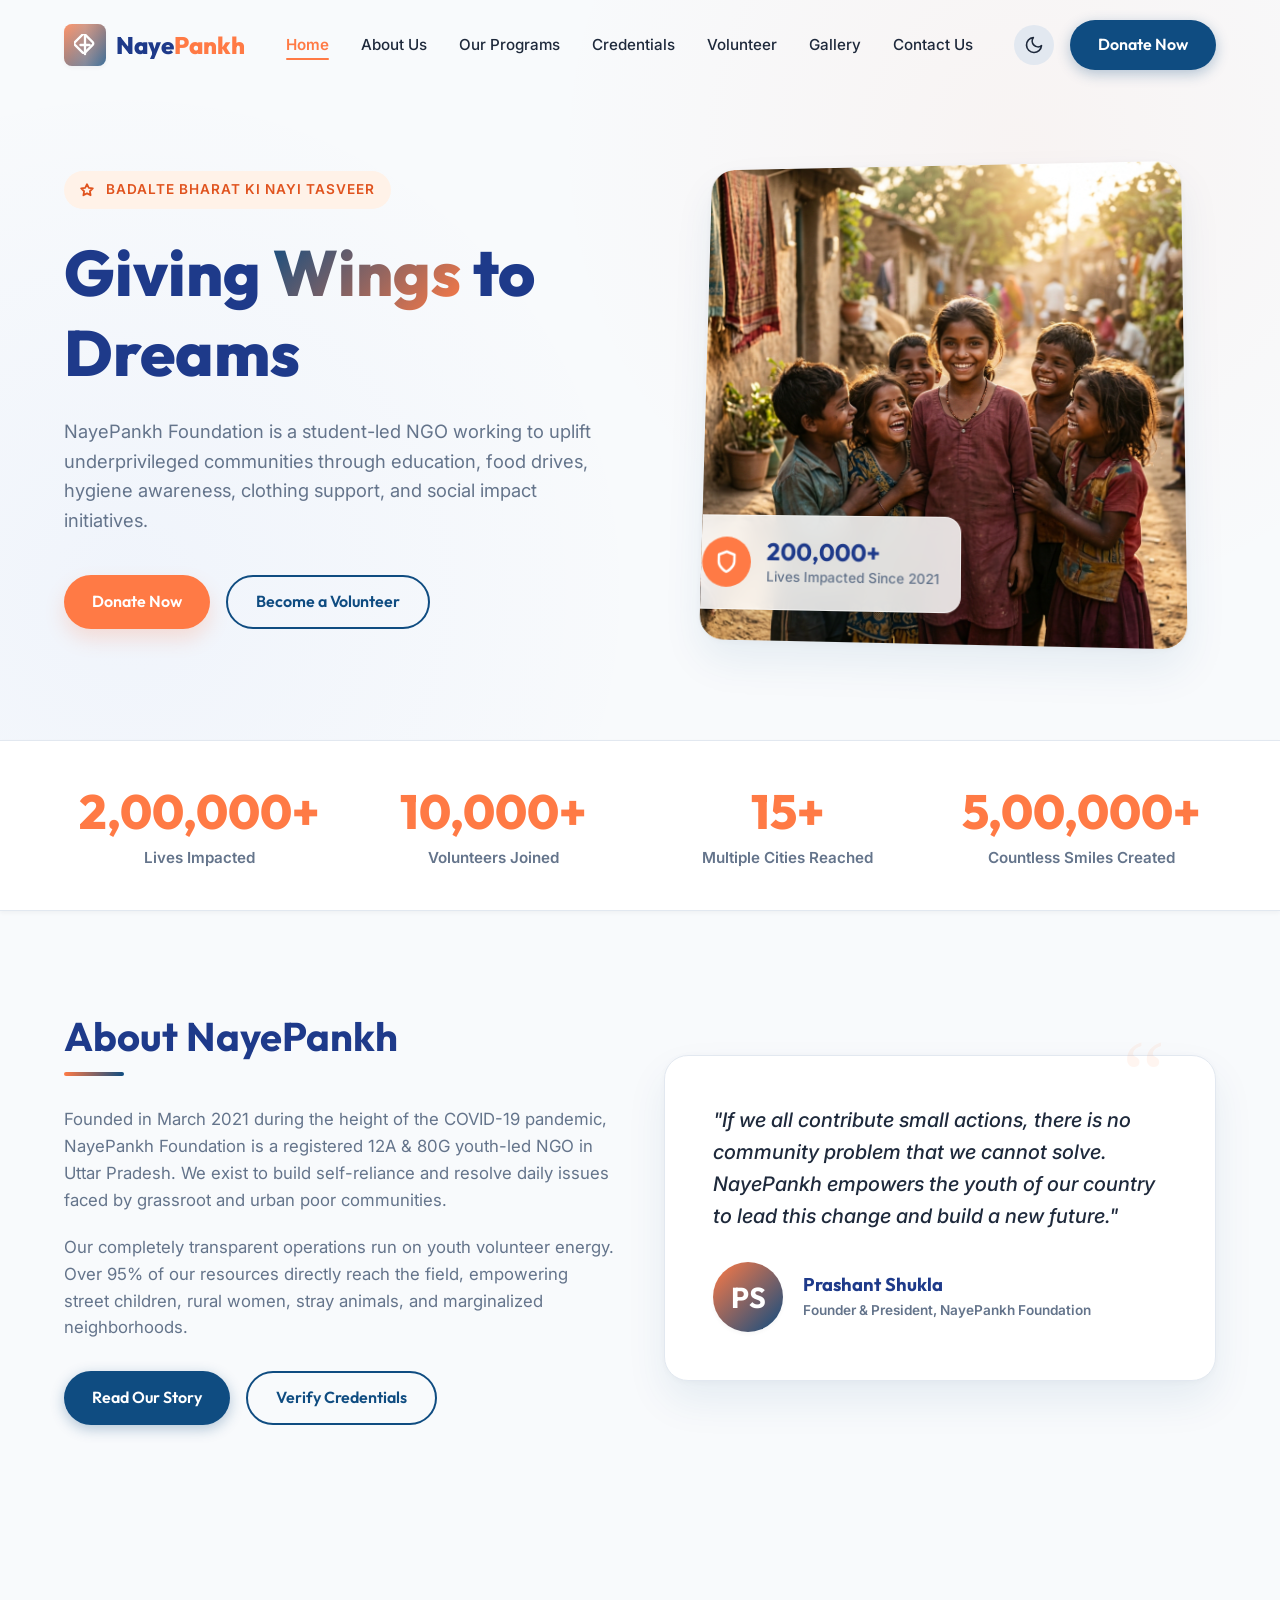
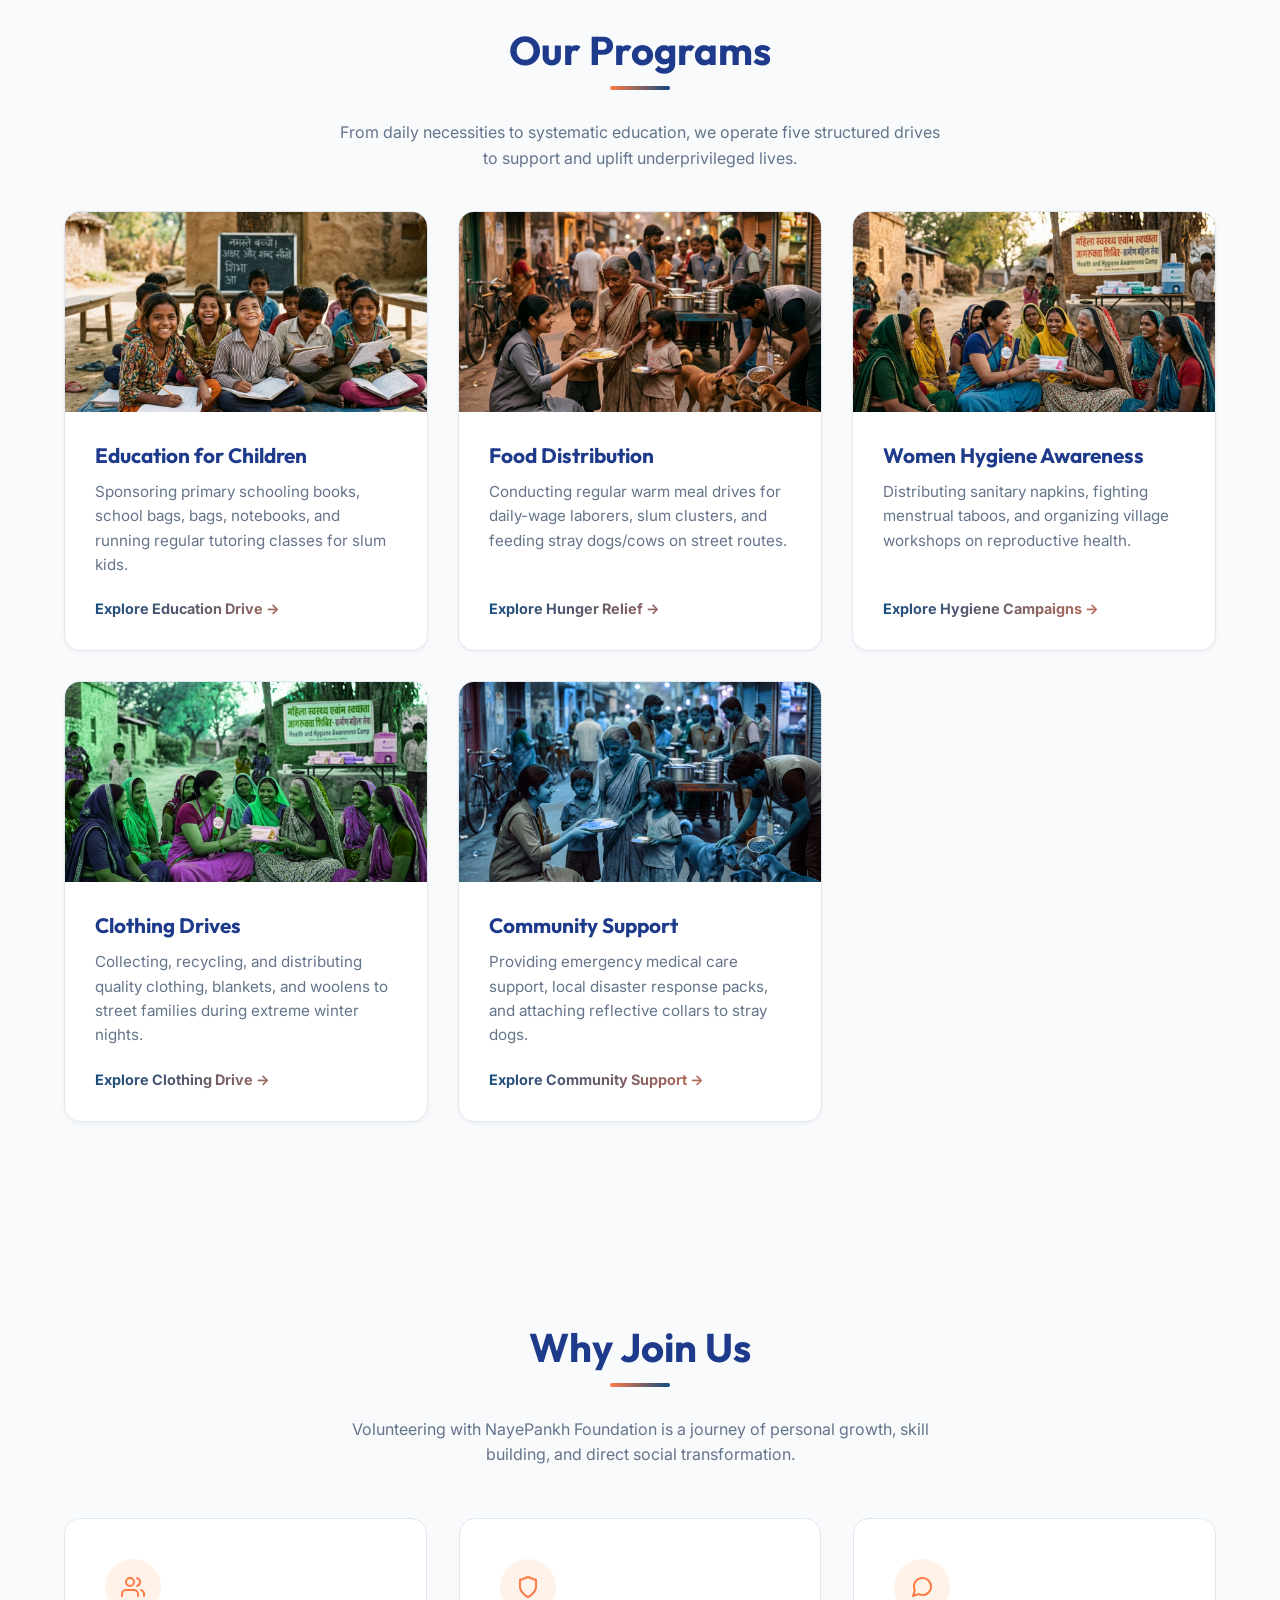
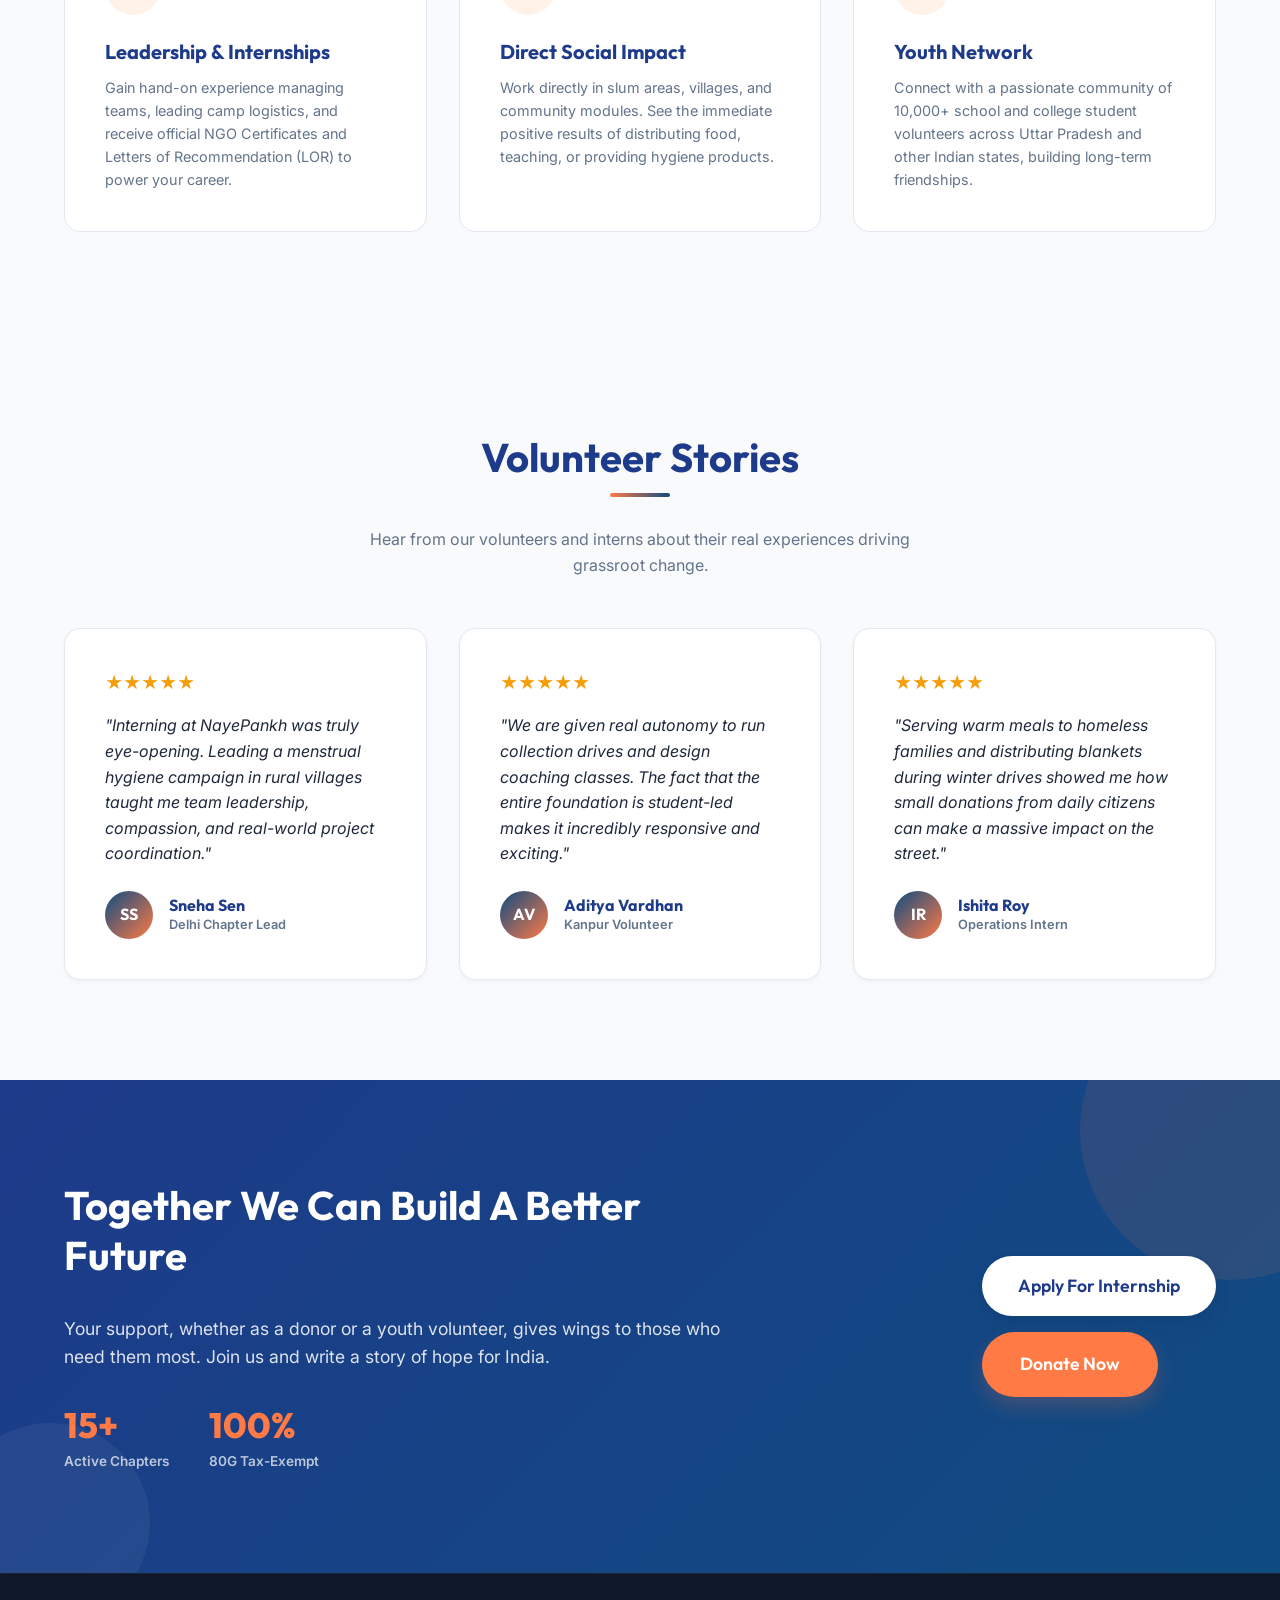
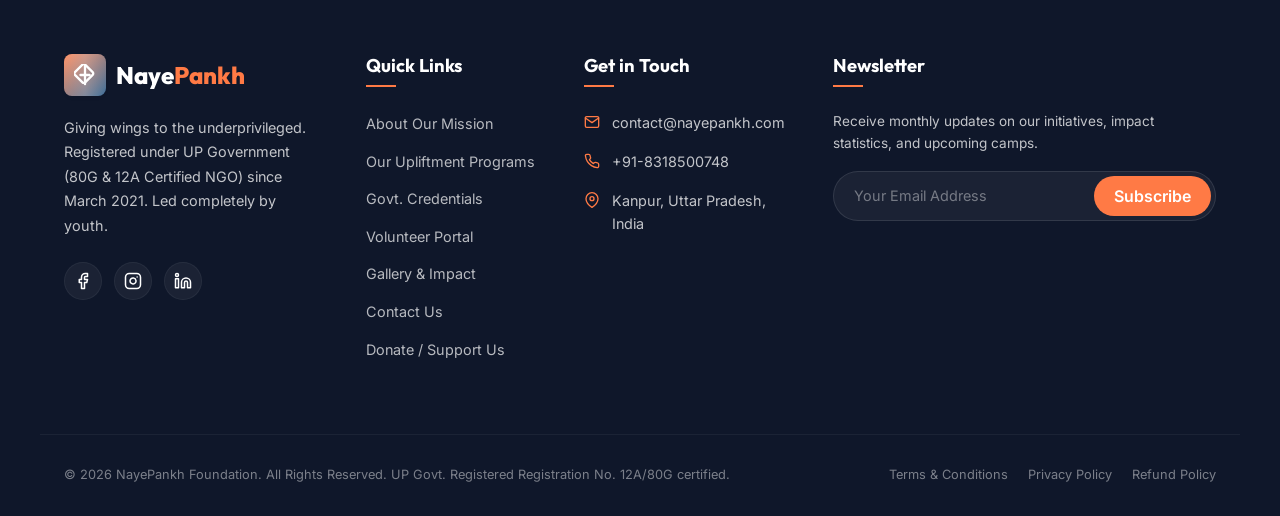
==== index.html @ 816a8b4f "first commit" ====
<!DOCTYPE html>
<html lang="en">
<head>
  <meta charset="UTF-8">
  <meta name="viewport" content="width=device-width, initial-scale=1.0">
  <meta name="description" content="NayePankh Foundation is a UP Government registered NGO and one of the largest student-led organizations in India. Sponsoring child education, food distribution, women's menstrual hygiene, and clothing drives.">
  <title>NayePankh Foundation | UP Govt. Registered Youth NGO</title>
  <link rel="stylesheet" href="css/style.css">
</head>
<body>

  <!-- ==========================================
       HEADER & NAVIGATION
       ========================================== -->
  <header class="navbar-wrapper">
    <div class="container navbar">
      <a href="index.html" class="logo" id="main-logo">
        <div class="logo-icon">
          <svg xmlns="http://www.w3.org/2000/svg" width="22" height="22" viewBox="0 0 24 24" fill="none" stroke="currentColor" stroke-width="2.5" stroke-linecap="round" stroke-linejoin="round">
            <path d="M20.37 8.91l-8.17-8.17a2.12 2.12 0 0 0-3 0l-8.17 8.17a2.12 2.12 0 0 0 0 3l8.17 8.17a2.12 2.12 0 0 0 3 0l8.17-8.17a2.12 2.12 0 0 0 0-3z"></path>
            <path d="M12 2v20"></path>
            <path d="M17 12H7"></path>
          </svg>
        </div>
        <div class="logo-text">Naye<span>Pankh</span></div>
      </a>

      <nav>
        <ul class="nav-menu">
          <li><a href="index.html" class="nav-link active" id="nav-home">Home</a></li>
          <li><a href="about.html" class="nav-link" id="nav-about">About Us</a></li>
          <li><a href="programs.html" class="nav-link" id="nav-programs">Our Programs</a></li>
          <li><a href="certificates.html" class="nav-link" id="nav-certificates">Credentials</a></li>
          <li><a href="volunteer.html" class="nav-link" id="nav-volunteer">Volunteer</a></li>
          <li><a href="gallery.html" class="nav-link" id="nav-gallery">Gallery</a></li>
          <li><a href="contact.html" class="nav-link" id="nav-contact">Contact Us</a></li>
        </ul>
      </nav>

      <div class="nav-actions">
        <button id="theme-toggle" class="theme-toggle" aria-label="Toggle Dark/Light Mode">
          <!-- SVG icon loaded by JS -->
        </button>
        <a href="donate.html" class="btn btn-primary" id="btn-donate-nav">Donate Now</a>
        <div class="hamburger" aria-label="Open Mobile Menu" id="hamburger-menu">
          <span></span>
          <span></span>
          <span></span>
        </div>
      </div>
    </div>
  </header>

  <!-- ==========================================
       HERO BANNER SECTION
       ========================================== -->
  <section class="hero">
    <div class="container grid-2">
      <div class="hero-content reveal-left">
        <div class="tagline">
          <svg xmlns="http://www.w3.org/2000/svg" width="14" height="14" viewBox="0 0 24 24" fill="none" stroke="currentColor" stroke-width="3" stroke-linecap="round" stroke-linejoin="round" style="margin-right: 4px;">
            <polygon points="12 2 15.09 8.26 22 9.27 17 14.14 18.18 21.02 12 17.77 5.82 21.02 7 14.14 2 9.27 8.91 8.26 12 2"></polygon>
          </svg>
          Badalte Bharat Ki Nayi Tasveer
        </div>
        <h1 id="hero-title">Giving <span class="text-gradient">Wings</span> to Dreams</h1>
        <p class="hero-description" id="hero-desc">
          NayePankh Foundation is a student-led NGO working to uplift underprivileged communities through education, food drives, hygiene awareness, clothing support, and social impact initiatives.
        </p>
        <div class="hero-btns">
          <a href="donate.html" class="btn btn-accent" id="hero-cta-donate">Donate Now</a>
          <a href="volunteer.html" class="btn btn-outline" id="hero-cta-volunteer">Become a Volunteer</a>
        </div>
      </div>
      
      <div class="hero-image-wrapper reveal-right">
        <div class="hero-image-card">
          <img src="assets/images/hero_children.png" alt="Happy underprivileged Indian children smiling under golden sunlight" id="hero-img">
          
          <div class="hero-badge" id="hero-badge-impact">
            <div class="hero-badge-icon">
              <svg xmlns="http://www.w3.org/2000/svg" width="24" height="24" viewBox="0 0 24 24" fill="none" stroke="currentColor" stroke-width="2.5" stroke-linecap="round" stroke-linejoin="round">
                <path d="M12 22s8-4 8-10V5l-8-3-8 3v7c0 6 8 10 8 10z"></path>
              </svg>
            </div>
            <div class="hero-badge-txt">
              <h4>200,000+</h4>
              <p>Lives Impacted Since 2021</p>
            </div>
          </div>
        </div>
      </div>
    </div>
  </section>

  <!-- ==========================================
       SCROLL STATS SECTION (Impact Numbers)
       ========================================== -->
  <section class="stats-section reveal">
    <div class="container stats-grid">
      <div class="stat-item" id="stat-lives">
        <h3><span class="stat-number" data-target="200000">0</span>+</h3>
        <p>Lives Impacted</p>
      </div>
      <div class="stat-item" id="stat-vols">
        <h3><span class="stat-number" data-target="10000">0</span>+</h3>
        <p>Volunteers Joined</p>
      </div>
      <div class="stat-item" id="stat-cities">
        <h3><span class="stat-number" data-target="15">0</span>+</h3>
        <p>Multiple Cities Reached</p>
      </div>
      <div class="stat-item" id="stat-smiles">
        <h3><span class="stat-number" data-target="500000">0</span>+</h3>
        <p>Countless Smiles Created</p>
      </div>
    </div>
  </section>

  <!-- ==========================================
       SECTION 1: ABOUT NAYEPANKH
       ========================================== -->
  <section class="section-padding reveal">
    <div class="container grid-2">
      <div>
        <h2 class="decorated" id="about-summary-title">About NayePankh</h2>
        <p style="margin-bottom: 20px; font-size: 1.05rem; color: var(--text-muted);">
          Founded in March 2021 during the height of the COVID-19 pandemic, NayePankh Foundation is a registered 12A & 80G youth-led NGO in Uttar Pradesh. We exist to build self-reliance and resolve daily issues faced by grassroot and urban poor communities.
        </p>
        <p style="margin-bottom: 30px; font-size: 1.05rem; color: var(--text-muted);">
          Our completely transparent operations run on youth volunteer energy. Over 95% of our resources directly reach the field, empowering street children, rural women, stray animals, and marginalized neighborhoods.
        </p>
        <div style="display: flex; gap: 16px; flex-wrap: wrap;">
          <a href="about.html" class="btn btn-primary" id="btn-read-story">Read Our Story</a>
          <a href="certificates.html" class="btn btn-outline" id="btn-verify-certs">Verify Credentials</a>
        </div>
      </div>

      <div class="founder-card" id="founder-card-box">
        <div class="quote-icon">“</div>
        <p class="founder-quote">
          "If we all contribute small actions, there is no community problem that we cannot solve. NayePankh empowers the youth of our country to lead this change and build a new future."
        </p>
        <div class="founder-profile">
          <div class="founder-avatar">PS</div>
          <div class="founder-info">
            <h4>Prashant Shukla</h4>
            <p>Founder & President, NayePankh Foundation</p>
          </div>
        </div>
      </div>
    </div>
  </section>

  <!-- ==========================================
       SECTION 3: OUR PROGRAMS
       ========================================== -->
  <section class="section-padding initiatives-section reveal">
    <div class="container">
      <h2 class="decorated center" id="programs-title">Our Programs</h2>
      <p style="text-align: center; max-width: 600px; margin: 0 auto 40px auto; color: var(--text-muted);">
        From daily necessities to systematic education, we operate five structured drives to support and uplift underprivileged lives.
      </p>

      <div class="programs-grid">
        <!-- Card 1: Education -->
        <div class="program-mini-card reveal delay-100">
          <div class="program-mini-img">
            <img src="assets/images/education_drive.png" alt="Children studying in an open community library classroom">
          </div>
          <div class="program-mini-content">
            <h3>Education for Children</h3>
            <p>Sponsoring primary schooling books, school bags, bags, notebooks, and running regular tutoring classes for slum kids.</p>
            <a href="programs.html#education" class="text-gradient" style="font-weight: 700; font-size: 0.9rem; margin-top: auto; display: inline-flex; align-items: center; gap: 4px;">Explore Education Drive &rarr;</a>
          </div>
        </div>

        <!-- Card 2: Food Distribution -->
        <div class="program-mini-card reveal delay-200">
          <div class="program-mini-img">
            <img src="assets/images/food_drive.png" alt="Volunteers serving warm meals to children in a community center">
          </div>
          <div class="program-mini-content">
            <h3>Food Distribution</h3>
            <p>Conducting regular warm meal drives for daily-wage laborers, slum clusters, and feeding stray dogs/cows on street routes.</p>
            <a href="programs.html#food" class="text-gradient" style="font-weight: 700; font-size: 0.9rem; margin-top: auto; display: inline-flex; align-items: center; gap: 4px;">Explore Hunger Relief &rarr;</a>
          </div>
        </div>

        <!-- Card 3: Women Hygiene -->
        <div class="program-mini-card reveal delay-300">
          <div class="program-mini-img">
            <img src="assets/images/hygiene_drive.png" alt="Hygiene kit and sanitary pad distribution camp for rural women">
          </div>
          <div class="program-mini-content">
            <h3>Women Hygiene Awareness</h3>
            <p>Distributing sanitary napkins, fighting menstrual taboos, and organizing village workshops on reproductive health.</p>
            <a href="programs.html#hygiene" class="text-gradient" style="font-weight: 700; font-size: 0.9rem; margin-top: auto; display: inline-flex; align-items: center; gap: 4px;">Explore Hygiene Campaigns &rarr;</a>
          </div>
        </div>

        <!-- Card 4: Clothing Drives -->
        <div class="program-mini-card reveal delay-400">
          <div class="program-mini-img">
            <img src="assets/images/hygiene_drive.png" alt="Volunteers distributing blankets and winter clothing packages" style="filter: hue-rotate(90deg);">
          </div>
          <div class="program-mini-content">
            <h3>Clothing Drives</h3>
            <p>Collecting, recycling, and distributing quality clothing, blankets, and woolens to street families during extreme winter nights.</p>
            <a href="programs.html" class="text-gradient" style="font-weight: 700; font-size: 0.9rem; margin-top: auto; display: inline-flex; align-items: center; gap: 4px;">Explore Clothing Drive &rarr;</a>
          </div>
        </div>

        <!-- Card 5: Community Support -->
        <div class="program-mini-card reveal delay-500">
          <div class="program-mini-img">
            <img src="assets/images/food_drive.png" alt="Stray animal safety campaign with reflective collars" style="filter: hue-rotate(180deg);">
          </div>
          <div class="program-mini-content">
            <h3>Community Support</h3>
            <p>Providing emergency medical care support, local disaster response packs, and attaching reflective collars to stray dogs.</p>
            <a href="programs.html#animals" class="text-gradient" style="font-weight: 700; font-size: 0.9rem; margin-top: auto; display: inline-flex; align-items: center; gap: 4px;">Explore Community Support &rarr;</a>
          </div>
        </div>
      </div>
    </div>
  </section>

  <!-- ==========================================
       SECTION 4: WHY JOIN US
       ========================================== -->
  <section class="section-padding reveal">
    <div class="container">
      <h2 class="decorated center">Why Join Us</h2>
      <p style="text-align: center; max-width: 600px; margin: 0 auto 50px auto; color: var(--text-muted);">
        Volunteering with NayePankh Foundation is a journey of personal growth, skill building, and direct social transformation.
      </p>

      <div class="grid-3">
        <!-- Benefit 1 -->
        <div class="benefit-card reveal delay-100">
          <div class="benefit-icon-circle">
            <svg xmlns="http://www.w3.org/2000/svg" width="24" height="24" viewBox="0 0 24 24" fill="none" stroke="currentColor" stroke-width="2" stroke-linecap="round" stroke-linejoin="round">
              <path d="M17 21v-2a4 4 0 0 0-4-4H5a4 4 0 0 0-4 4v2"></path>
              <circle cx="9" cy="7" r="4"></circle>
              <path d="M23 21v-2a4 4 0 0 0-3-3.87"></path>
              <path d="M16 3.13a4 4 0 0 1 0 7.75"></path>
            </svg>
          </div>
          <h3>Leadership & Internships</h3>
          <p>Gain hand-on experience managing teams, leading camp logistics, and receive official NGO Certificates and Letters of Recommendation (LOR) to power your career.</p>
        </div>

        <!-- Benefit 2 -->
        <div class="benefit-card reveal delay-200">
          <div class="benefit-icon-circle">
            <svg xmlns="http://www.w3.org/2000/svg" width="24" height="24" viewBox="0 0 24 24" fill="none" stroke="currentColor" stroke-width="2" stroke-linecap="round" stroke-linejoin="round">
              <path d="M12 22s8-4 8-10V5l-8-3-8 3v7c0 6 8 10 8 10z"></path>
            </svg>
          </div>
          <h3>Direct Social Impact</h3>
          <p>Work directly in slum areas, villages, and community modules. See the immediate positive results of distributing food, teaching, or providing hygiene products.</p>
        </div>

        <!-- Benefit 3 -->
        <div class="benefit-card reveal delay-300">
          <div class="benefit-icon-circle">
            <svg xmlns="http://www.w3.org/2000/svg" width="24" height="24" viewBox="0 0 24 24" fill="none" stroke="currentColor" stroke-width="2" stroke-linecap="round" stroke-linejoin="round">
              <path d="M21 11.5a8.38 8.38 0 0 1-.9 3.8 8.5 8.5 0 0 1-7.6 4.7 8.38 8.38 0 0 1-3.8-.9L3 21l1.9-5.7a8.38 8.38 0 0 1-.9-3.8 8.5 8.5 0 0 1 4.7-7.6 8.38 8.38 0 0 1 3.8-.9h.5a8.48 8.48 0 0 1 8 8v.5z"></path>
            </svg>
          </div>
          <h3>Youth Network</h3>
          <p>Connect with a passionate community of 10,000+ school and college student volunteers across Uttar Pradesh and other Indian states, building long-term friendships.</p>
        </div>
      </div>
    </div>
  </section>

  <!-- ==========================================
       SECTION 5: TESTIMONIALS
       ========================================== -->
  <section class="section-padding initiatives-section reveal">
    <div class="container">
      <h2 class="decorated center">Volunteer Stories</h2>
      <p style="text-align: center; max-width: 600px; margin: 0 auto 50px auto; color: var(--text-muted);">
        Hear from our volunteers and interns about their real experiences driving grassroot change.
      </p>

      <div class="grid-3">
        <!-- Testimonial 1 -->
        <div class="testimonial-card reveal delay-100">
          <div class="testimonial-stars">★★★★★</div>
          <p class="testimonial-text">
            "Interning at NayePankh was truly eye-opening. Leading a menstrual hygiene campaign in rural villages taught me team leadership, compassion, and real-world project coordination."
          </p>
          <div class="testimonial-user">
            <div class="testimonial-avatar">SS</div>
            <div>
              <h4 style="font-size:1rem; color:var(--primary-dark);">Sneha Sen</h4>
              <p style="font-size:0.8rem; color:var(--text-muted); font-weight:600;">Delhi Chapter Lead</p>
            </div>
          </div>
        </div>

        <!-- Testimonial 2 -->
        <div class="testimonial-card reveal delay-200">
          <div class="testimonial-stars">★★★★★</div>
          <p class="testimonial-text">
            "We are given real autonomy to run collection drives and design coaching classes. The fact that the entire foundation is student-led makes it incredibly responsive and exciting."
          </p>
          <div class="testimonial-user">
            <div class="testimonial-avatar">AV</div>
            <div>
              <h4 style="font-size:1rem; color:var(--primary-dark);">Aditya Vardhan</h4>
              <p style="font-size:0.8rem; color:var(--text-muted); font-weight:600;">Kanpur Volunteer</p>
            </div>
          </div>
        </div>

        <!-- Testimonial 3 -->
        <div class="testimonial-card reveal delay-300">
          <div class="testimonial-stars">★★★★★</div>
          <p class="testimonial-text">
            "Serving warm meals to homeless families and distributing blankets during winter drives showed me how small donations from daily citizens can make a massive impact on the street."
          </p>
          <div class="testimonial-user">
            <div class="testimonial-avatar">IR</div>
            <div>
              <h4 style="font-size:1rem; color:var(--primary-dark);">Ishita Roy</h4>
              <p style="font-size:0.8rem; color:var(--text-muted); font-weight:600;">Operations Intern</p>
            </div>
          </div>
        </div>
      </div>
    </div>
  </section>

  <!-- ==========================================
       SECTION 6: CALL TO ACTION
       ========================================== -->
  <section class="section-padding cta-section reveal">
    <div class="container cta-grid">
      <div class="cta-content">
        <h2>Together We Can Build A Better Future</h2>
        <p>
          Your support, whether as a donor or a youth volunteer, gives wings to those who need them most. Join us and write a story of hope for India.
        </p>
        <div class="cta-stats">
          <div class="cta-stat-item">
            <h4>15+</h4>
            <p>Active Chapters</p>
          </div>
          <div class="cta-stat-item">
            <h4>100%</h4>
            <p>80G Tax-Exempt</p>
          </div>
        </div>
      </div>
      <div class="cta-actions">
        <a href="volunteer.html" class="btn btn-white" style="font-size: 1.1rem; padding: 16px 36px;" id="cta-join-btn">Apply For Internship</a>
        <a href="donate.html" class="btn btn-accent" style="font-size: 1.1rem; padding: 16px 36px; border:2px solid transparent;">Donate Now</a>
      </div>
    </div>
  </section>

  <!-- ==========================================
       FOOTER
       ========================================== -->
  <footer class="footer">
    <div class="container footer-grid">
      <div class="footer-col footer-about">
        <a href="index.html" class="logo" style="color: white; margin-bottom: 20px;">
          <div class="logo-icon">
            <svg xmlns="http://www.w3.org/2000/svg" width="22" height="22" viewBox="0 0 24 24" fill="none" stroke="currentColor" stroke-width="2.5" stroke-linecap="round" stroke-linejoin="round">
              <path d="M20.37 8.91l-8.17-8.17a2.12 2.12 0 0 0-3 0l-8.17 8.17a2.12 2.12 0 0 0 0 3l8.17 8.17a2.12 2.12 0 0 0 3 0l8.17-8.17a2.12 2.12 0 0 0 0-3z"></path>
              <path d="M12 2v20"></path>
              <path d="M17 12H7"></path>
            </svg>
          </div>
          <div class="logo-text">Naye<span>Pankh</span></div>
        </a>
        <p>
          Giving wings to the underprivileged. Registered under UP Government (80G & 12A Certified NGO) since March 2021. Led completely by youth.
        </p>
        
        <div class="social-icons">
          <a href="#" class="social-icon" aria-label="Facebook"><svg xmlns="http://www.w3.org/2000/svg" width="18" height="18" viewBox="0 0 24 24" fill="none" stroke="currentColor" stroke-width="2" stroke-linecap="round" stroke-linejoin="round"><path d="M18 2h-3a5 5 0 0 0-5 5v3H7v4h3v8h4v-8h3l1-4h-4V7a1 1 0 0 1 1-1h3z"></path></svg></a>
          <a href="#" class="social-icon" aria-label="Instagram"><svg xmlns="http://www.w3.org/2000/svg" width="18" height="18" viewBox="0 0 24 24" fill="none" stroke="currentColor" stroke-width="2" stroke-linecap="round" stroke-linejoin="round"><rect x="2" y="2" width="20" height="20" rx="5" ry="5"></rect><path d="M16 11.37A4 4 0 1 1 12.63 8 4 4 0 0 1 16 11.37z"></path><line x1="17.5" y1="6.5" x2="17.51" y2="6.5"></line></svg></a>
          <a href="#" class="social-icon" aria-label="LinkedIn"><svg xmlns="http://www.w3.org/2000/svg" width="18" height="18" viewBox="0 0 24 24" fill="none" stroke="currentColor" stroke-width="2" stroke-linecap="round" stroke-linejoin="round"><path d="M16 8a6 6 0 0 1 6 6v7h-4v-7a2 2 0 0 0-2-2 2 2 0 0 0-2 2v7h-4v-7a6 6 0 0 1 6-6z"></path><rect x="2" y="9" width="4" height="12"></rect><circle cx="4" cy="4" r="2"></circle></svg></a>
        </div>
      </div>

      <div class="footer-col">
        <h4>Quick Links</h4>
        <ul class="footer-links">
          <li><a href="about.html">About Our Mission</a></li>
          <li><a href="programs.html">Our Upliftment Programs</a></li>
          <li><a href="certificates.html">Govt. Credentials</a></li>
          <li><a href="volunteer.html">Volunteer Portal</a></li>
          <li><a href="gallery.html">Gallery & Impact</a></li>
          <li><a href="contact.html">Contact Us</a></li>
          <li><a href="donate.html">Donate / Support Us</a></li>
        </ul>
      </div>

      <div class="footer-col">
        <h4>Get in Touch</h4>
        <ul class="footer-contact">
          <li>
            <svg xmlns="http://www.w3.org/2000/svg" width="16" height="16" viewBox="0 0 24 24" fill="none" stroke="currentColor" stroke-width="2" stroke-linecap="round" stroke-linejoin="round"><path d="M4 4h16c1.1 0 2 .9 2 2v12c0 1.1-.9 2-2 2H4c-1.1 0-2-.9-2-2V6c0-1.1.9-2 2-2z"></path><polyline points="22,6 12,13 2,6"></polyline></svg>
            contact@nayepankh.com
          </li>
          <li>
            <svg xmlns="http://www.w3.org/2000/svg" width="16" height="16" viewBox="0 0 24 24" fill="none" stroke="currentColor" stroke-width="2" stroke-linecap="round" stroke-linejoin="round"><path d="M22 16.92v3a2 2 0 0 1-2.18 2 19.79 19.79 0 0 1-8.63-3.07 19.5 19.5 0 0 1-6-6 19.79 19.79 0 0 1-3.07-8.67A2 2 0 0 1 4.11 2h3a2 2 0 0 1 2 1.72 12.84 12.84 0 0 0 .7 2.81 2 2 0 0 1-.45 2.11L8.09 9.91a16 16 0 0 0 6 6l1.27-1.27a2 2 0 0 1 2.11-.45 12.84 12.84 0 0 0 2.81.7A2 2 0 0 1 22 16.92z"></path></svg>
            +91-8318500748
          </li>
          <li>
            <svg xmlns="http://www.w3.org/2000/svg" width="16" height="16" viewBox="0 0 24 24" fill="none" stroke="currentColor" stroke-width="2" stroke-linecap="round" stroke-linejoin="round"><path d="M21 10c0 7-9 13-9 13s-9-6-9-13a9 9 0 0 1 18 0z"></path><circle cx="12" cy="10" r="3"></circle></svg>
            Kanpur, Uttar Pradesh, India
          </li>
        </ul>
      </div>

      <div class="footer-col">
        <h4>Newsletter</h4>
        <p style="font-size: 0.85rem; margin-bottom: 15px;">Receive monthly updates on our initiatives, impact statistics, and upcoming camps.</p>
        <form class="subscribe-form" id="newsletter-form">
          <input type="email" placeholder="Your Email Address" required aria-label="Email Address">
          <button type="submit">Subscribe</button>
        </form>
      </div>
    </div>

    <div class="container footer-bottom">
      <p>&copy; 2026 NayePankh Foundation. All Rights Reserved. UP Govt. Registered Registration No. 12A/80G certified.</p>
      <div class="footer-bottom-links">
        <a href="#">Terms & Conditions</a>
        <a href="#">Privacy Policy</a>
        <a href="#">Refund Policy</a>
      </div>
    </div>
  </footer>

  <script src="js/main.js"></script>
</body>
</html>
---- css/style.css ----
/* 
 * NayePankh Foundation - Design System & Stylesheet
 * Custom styles, glassmorphism, responsive utilities, and micro-interactions
 */

@import url('https://fonts.googleapis.com/css2?family=Inter:wght@300;400;500;600;700&family=Outfit:wght@400;500;600;700;800&display=swap');

/* ==========================================
   CSS VARIABLES & DESIGN TOKENS
   ========================================== */
:root {
  /* Colors */
  --primary: #0F4C81;          /* Trust Navy */
  --primary-light: #2563EB;    /* Electric Blue */
  --primary-dark: #1E3A8A;     /* Deep Blue */
  --primary-rgb: 15, 76, 129;
  
  --accent: #FF7A45;           /* Hope Orange */
  --accent-light: #FFF2E8;     /* Soft Tint */
  --accent-dark: #E0531E;      /* Strong Orange */
  --accent-rgb: 255, 122, 69;

  --secondary: #0D9488;        /* Hygiene Teal */
  --secondary-light: #F0FDFA;  /* Teal Tint */
  --secondary-rgb: 13, 148, 136;

  --success: #10B981;
  --danger: #EF4444;
  --warning: #F59E0B;
  
  /* Neutral Palette */
  --bg-main: #F8FAFC;
  --bg-card: #FFFFFF;
  --bg-dark: #0F172A;          /* Slate 900 */
  --text-main: #1E293B;        /* Slate 800 */
  --text-muted: #64748B;       /* Slate 500 */
  --text-light: #F1F5F9;       /* Slate 100 */
  --border-color: #E2E8F0;     /* Slate 200 */
  --border-focus: #93C5FD;
  
  /* Fonts */
  --font-title: 'Outfit', sans-serif;
  --font-body: 'Inter', sans-serif;
  
  /* Shadows */
  --shadow-sm: 0 2px 4px rgba(0, 0, 0, 0.04);
  --shadow-md: 0 10px 20px rgba(0, 0, 0, 0.05), 0 2px 6px rgba(0, 0, 0, 0.04);
  --shadow-lg: 0 20px 40px rgba(15, 76, 129, 0.08), 0 1px 10px rgba(0, 0, 0, 0.04);
  --shadow-accent: 0 10px 20px rgba(255, 122, 69, 0.2);
  --shadow-inset: inset 0 2px 4px rgba(0, 0, 0, 0.06);

  /* Border Radii */
  --radius-sm: 8px;
  --radius-md: 16px;
  --radius-lg: 24px;
  --radius-round: 50px;
  
  /* Transitions */
  --transition-fast: 0.2s cubic-bezier(0.4, 0, 0.2, 1);
  --transition-normal: 0.3s cubic-bezier(0.4, 0, 0.2, 1);
  --transition-slow: 0.5s cubic-bezier(0.4, 0, 0.2, 1);
}

/* Dark Mode Overrides */
[data-theme="dark"] {
  --bg-main: #0B0F19;
  --bg-card: #151F32;
  --text-main: #F1F5F9;
  --text-muted: #94A3B8;
  --border-color: #1E293B;
  --shadow-md: 0 10px 20px rgba(0, 0, 0, 0.3);
  --shadow-lg: 0 20px 40px rgba(0, 0, 0, 0.4);
}

/* ==========================================
   BASE STYLES & RESET
   ========================================== */
*, *::before, *::after {
  box-sizing: border-box;
  margin: 0;
  padding: 0;
}

html {
  scroll-behavior: smooth;
  font-size: 16px;
}

body {
  font-family: var(--font-body);
  background-color: var(--bg-main);
  color: var(--text-main);
  line-height: 1.6;
  overflow-x: hidden;
  transition: background-color var(--transition-normal), color var(--transition-normal);
}

img {
  max-width: 100%;
  height: auto;
  display: block;
}

a {
  text-decoration: none;
  color: inherit;
  transition: color var(--transition-fast);
}

button, input, textarea, select {
  font-family: inherit;
  font-size: inherit;
  outline: none;
  border: none;
}

/* Custom Scrollbar */
::-webkit-scrollbar {
  width: 10px;
}
::-webkit-scrollbar-track {
  background: var(--bg-main);
}
::-webkit-scrollbar-thumb {
  background: #CBD5E1;
  border-radius: var(--radius-round);
  border: 2px solid var(--bg-main);
}
::-webkit-scrollbar-thumb:hover {
  background: var(--text-muted);
}

/* ==========================================
   TYPOGRAPHY
   ========================================== */
h1, h2, h3, h4, h5, h6 {
  font-family: var(--font-title);
  font-weight: 700;
  line-height: 1.25;
  color: var(--primary-dark);
}

[data-theme="dark"] h1, 
[data-theme="dark"] h2, 
[data-theme="dark"] h3, 
[data-theme="dark"] h4 {
  color: #FFFFFF;
}

h1 { font-size: clamp(2.5rem, 5vw, 4rem); }
h2 { font-size: clamp(1.8rem, 4vw, 2.5rem); position: relative; padding-bottom: 15px; margin-bottom: 30px; }
h3 { font-size: clamp(1.3rem, 2.5vw, 1.8rem); }
h4 { font-size: 1.25rem; }

/* Section Title decoration */
h2.decorated::after {
  content: '';
  position: absolute;
  bottom: 0;
  left: 0;
  width: 60px;
  height: 4px;
  background: linear-gradient(90deg, var(--accent), var(--primary));
  border-radius: var(--radius-round);
}

h2.decorated.center {
  text-align: center;
}
h2.decorated.center::after {
  left: 50%;
  transform: translateX(-50%);
}

.text-gradient {
  background: linear-gradient(135deg, var(--primary) 0%, var(--accent) 100%);
  -webkit-background-clip: text;
  -webkit-text-fill-color: transparent;
}

/* ==========================================
   LAYOUT UTILITIES
   ========================================== */
.container {
  width: 100%;
  max-width: 1200px;
  margin: 0 auto;
  padding: 0 24px;
}

.section-padding {
  padding: 100px 0;
}

.grid-2 {
  display: grid;
  grid-template-columns: repeat(2, 1fr);
  gap: 48px;
  align-items: center;
}

.grid-3 {
  display: grid;
  grid-template-columns: repeat(3, 1fr);
  gap: 32px;
}

.grid-4 {
  display: grid;
  grid-template-columns: repeat(4, 1fr);
  gap: 24px;
}

/* Flex utilities */
.flex-between { display: flex; justify-content: space-between; align-items: center; }
.flex-center { display: flex; justify-content: center; align-items: center; }

/* ==========================================
   BUTTONS & ACTIONS
   ========================================== */
.btn {
  display: inline-flex;
  align-items: center;
  gap: 8px;
  padding: 12px 28px;
  border-radius: var(--radius-round);
  font-weight: 600;
  font-family: var(--font-title);
  cursor: pointer;
  transition: all var(--transition-normal);
  position: relative;
  overflow: hidden;
  z-index: 1;
}

.btn-primary {
  background: var(--primary);
  color: #FFFFFF;
  box-shadow: 0 4px 14px rgba(15, 76, 129, 0.3);
}
.btn-primary:hover {
  background: var(--primary-light);
  transform: translateY(-2px);
  box-shadow: 0 6px 20px rgba(15, 76, 129, 0.4);
}

.btn-accent {
  background: var(--accent);
  color: #FFFFFF;
  box-shadow: var(--shadow-accent);
}
.btn-accent:hover {
  background: var(--accent-dark);
  transform: translateY(-2px);
  box-shadow: 0 12px 24px rgba(255, 122, 69, 0.35);
}

.btn-outline {
  background: transparent;
  color: var(--primary);
  border: 2px solid var(--primary);
}
.btn-outline:hover {
  background: rgba(15, 76, 129, 0.05);
  transform: translateY(-2px);
}

.btn-white {
  background: #FFFFFF;
  color: var(--primary-dark);
  box-shadow: var(--shadow-md);
}
.btn-white:hover {
  background: var(--bg-main);
  transform: translateY(-2px);
}

/* ==========================================
   HEADER & FLOATING NAVBAR
   ========================================== */
.navbar-wrapper {
  position: fixed;
  top: 0;
  left: 0;
  width: 100%;
  z-index: 1000;
  padding: 20px 0;
  transition: padding var(--transition-normal), background-color var(--transition-normal);
}

.navbar-wrapper.scrolled {
  padding: 12px 0;
  background-color: rgba(255, 255, 255, 0.85);
  backdrop-filter: blur(20px);
  -webkit-backdrop-filter: blur(20px);
  border-bottom: 1px solid rgba(226, 232, 240, 0.8);
  box-shadow: var(--shadow-sm);
}

[data-theme="dark"] .navbar-wrapper.scrolled {
  background-color: rgba(11, 15, 25, 0.85);
  border-bottom: 1px solid rgba(30, 41, 59, 0.8);
}

.navbar {
  display: flex;
  justify-content: space-between;
  align-items: center;
}

/* Logo Design */
.logo {
  display: flex;
  align-items: center;
  gap: 10px;
  font-family: var(--font-title);
  font-weight: 800;
  font-size: 1.5rem;
  color: var(--primary-dark);
}
.logo-icon {
  width: 42px;
  height: 42px;
  background: linear-gradient(135deg, var(--accent), var(--primary));
  border-radius: var(--radius-sm);
  display: flex;
  align-items: center;
  justify-content: center;
  color: white;
  box-shadow: var(--shadow-sm);
  font-size: 1.3rem;
  font-weight: 800;
  position: relative;
  overflow: hidden;
}
.logo-icon::after {
  content: '';
  position: absolute;
  top: -50%;
  left: -50%;
  width: 200%;
  height: 200%;
  background: linear-gradient(45deg, transparent, rgba(255, 255, 255, 0.3), transparent);
  transform: rotate(45deg);
  transition: transform var(--transition-slow);
}
.logo:hover .logo-icon::after {
  transform: translate(50%, 50%) rotate(45deg);
}

.logo-text span {
  color: var(--accent);
}

/* Nav Links */
.nav-menu {
  display: flex;
  list-style: none;
  gap: 32px;
  align-items: center;
}

.nav-link {
  font-weight: 500;
  font-size: 0.95rem;
  color: var(--text-main);
  position: relative;
  padding: 6px 0;
}
.nav-link::after {
  content: '';
  position: absolute;
  bottom: 0;
  left: 0;
  width: 0;
  height: 2px;
  background-color: var(--accent);
  border-radius: var(--radius-round);
  transition: width var(--transition-normal);
}
.nav-link:hover::after,
.nav-link.active::after {
  width: 100%;
}
.nav-link.active {
  color: var(--accent);
  font-weight: 600;
}

/* Actions in Nav */
.nav-actions {
  display: flex;
  align-items: center;
  gap: 16px;
}

/* Theme Switcher Toggle */
.theme-toggle {
  width: 40px;
  height: 40px;
  border-radius: var(--radius-round);
  background-color: var(--border-color);
  color: var(--text-main);
  cursor: pointer;
  display: flex;
  align-items: center;
  justify-content: center;
  transition: all var(--transition-normal);
}
.theme-toggle:hover {
  background-color: var(--primary-light);
  color: white;
}

/* Mobile Toggle Hamburger */
.hamburger {
  display: none;
  flex-direction: column;
  gap: 6px;
  cursor: pointer;
  padding: 5px;
  z-index: 1001;
}
.hamburger span {
  display: block;
  width: 25px;
  height: 3px;
  background-color: var(--primary-dark);
  border-radius: 3px;
  transition: all var(--transition-normal);
}

[data-theme="dark"] .hamburger span {
  background-color: white;
}

/* ==========================================
   HERO SECTION
   ========================================== */
.hero {
  padding: 160px 0 100px 0;
  background: radial-gradient(circle at 80% 20%, rgba(255, 122, 69, 0.05), transparent 40%),
              radial-gradient(circle at 10% 80%, rgba(37, 99, 235, 0.04), transparent 40%);
  position: relative;
  overflow: hidden;
}

.hero-content {
  max-width: 600px;
}

.tagline {
  display: inline-flex;
  align-items: center;
  gap: 8px;
  background: var(--accent-light);
  color: var(--accent-dark);
  padding: 8px 16px;
  border-radius: var(--radius-round);
  font-weight: 600;
  font-size: 0.85rem;
  text-transform: uppercase;
  letter-spacing: 1px;
  margin-bottom: 24px;
}

[data-theme="dark"] .tagline {
  background: rgba(255, 122, 69, 0.1);
  color: #FFA382;
}

.hero h1 {
  margin-bottom: 24px;
  color: var(--primary-dark);
  font-weight: 800;
}

.hero-description {
  font-size: 1.15rem;
  color: var(--text-muted);
  margin-bottom: 40px;
}

.hero-btns {
  display: flex;
  gap: 16px;
  flex-wrap: wrap;
}

.hero-image-wrapper {
  position: relative;
  width: 100%;
  display: flex;
  justify-content: center;
}

.hero-image-card {
  position: relative;
  border-radius: var(--radius-lg);
  overflow: hidden;
  box-shadow: var(--shadow-lg);
  transform: perspective(1000px) rotateY(-5deg) rotateX(5deg);
  transition: transform var(--transition-slow);
}
.hero-image-card:hover {
  transform: perspective(1000px) rotateY(0deg) rotateX(0deg);
}

.hero-image-card img {
  border-radius: var(--radius-lg);
  width: 100%;
  max-height: 480px;
  object-fit: cover;
}

/* Overlapping Floating Badge */
.hero-badge {
  position: absolute;
  bottom: 30px;
  left: -20px;
  background: rgba(255, 255, 255, 0.85);
  backdrop-filter: blur(10px);
  -webkit-backdrop-filter: blur(10px);
  padding: 20px;
  border-radius: var(--radius-md);
  box-shadow: var(--shadow-lg);
  border: 1px solid rgba(255, 255, 255, 0.5);
  display: flex;
  align-items: center;
  gap: 16px;
  z-index: 2;
  animation: float 4s ease-in-out infinite;
}

[data-theme="dark"] .hero-badge {
  background: rgba(21, 31, 50, 0.85);
  border-color: rgba(255, 255, 255, 0.1);
}

.hero-badge-icon {
  width: 50px;
  height: 50px;
  background: var(--accent);
  color: white;
  border-radius: 50%;
  display: flex;
  align-items: center;
  justify-content: center;
  font-size: 1.5rem;
}

.hero-badge-txt h4 {
  font-size: 1.5rem;
  color: var(--primary-dark);
}
.hero-badge-txt p {
  font-size: 0.85rem;
  color: var(--text-muted);
  font-weight: 500;
}

/* ==========================================
   STATISTICS BAR
   ========================================== */
.stats-section {
  background-color: var(--bg-card);
  border-top: 1px solid var(--border-color);
  border-bottom: 1px solid var(--border-color);
  padding: 40px 0;
  box-shadow: var(--shadow-sm);
  transition: background-color var(--transition-normal);
}

.stats-grid {
  display: grid;
  grid-template-columns: repeat(4, 1fr);
  gap: 24px;
  text-align: center;
}

.stat-item h3 {
  font-size: 3rem;
  color: var(--accent);
  margin-bottom: 5px;
  font-weight: 800;
}

.stat-item p {
  color: var(--text-muted);
  font-weight: 600;
  font-size: 0.95rem;
}

/* ==========================================
   ABOUT SUMMARY & FOUNDER DIALOGUE
   ========================================== */
.founder-section {
  background: radial-gradient(circle at 10% 20%, rgba(13, 148, 136, 0.03), transparent 30%);
}

.founder-card {
  background-color: var(--bg-card);
  border-radius: var(--radius-lg);
  padding: 48px;
  box-shadow: var(--shadow-lg);
  border: 1px solid var(--border-color);
  position: relative;
  transition: transform var(--transition-normal);
}
.founder-card:hover {
  transform: translateY(-5px);
}

.quote-icon {
  position: absolute;
  top: -30px;
  right: 50px;
  font-size: 6rem;
  color: rgba(255, 122, 69, 0.08);
  font-family: serif;
  line-height: 1;
}

.founder-quote {
  font-size: 1.25rem;
  font-style: italic;
  color: var(--text-main);
  margin-bottom: 30px;
  position: relative;
  z-index: 1;
  font-weight: 500;
}

.founder-profile {
  display: flex;
  align-items: center;
  gap: 20px;
}

.founder-avatar {
  width: 70px;
  height: 70px;
  border-radius: 50%;
  background: linear-gradient(135deg, var(--accent), var(--primary));
  color: white;
  display: flex;
  align-items: center;
  justify-content: center;
  font-family: var(--font-title);
  font-size: 1.8rem;
  font-weight: 700;
  box-shadow: var(--shadow-sm);
}

.founder-info h4 {
  color: var(--primary-dark);
  font-size: 1.15rem;
  margin-bottom: 4px;
}
.founder-info p {
  color: var(--text-muted);
  font-size: 0.85rem;
  font-weight: 600;
}

/* ==========================================
   INITIATIVES TABS
   ========================================== */
.initiatives-section {
  background-color: var(--bg-main);
}

.tabs-container {
  margin-top: 40px;
}

.tabs-list {
  display: flex;
  justify-content: center;
  gap: 16px;
  margin-bottom: 48px;
  flex-wrap: wrap;
}

.tab-btn {
  padding: 12px 24px;
  border-radius: var(--radius-round);
  background: var(--bg-card);
  color: var(--text-muted);
  font-weight: 600;
  font-family: var(--font-title);
  cursor: pointer;
  border: 1px solid var(--border-color);
  box-shadow: var(--shadow-sm);
  transition: all var(--transition-normal);
}
.tab-btn:hover {
  background: rgba(15, 76, 129, 0.05);
  color: var(--primary-dark);
}
.tab-btn.active {
  background: var(--primary);
  color: white;
  border-color: var(--primary);
  box-shadow: 0 4px 12px rgba(15, 76, 129, 0.2);
}

.tab-content {
  display: none;
  animation: fadeIn var(--transition-slow);
}
.tab-content.active {
  display: block;
}

.program-card {
  background-color: var(--bg-card);
  border-radius: var(--radius-lg);
  overflow: hidden;
  box-shadow: var(--shadow-lg);
  border: 1px solid var(--border-color);
  display: flex;
  align-items: stretch;
}

.program-img {
  flex: 1.1;
  min-height: 380px;
  position: relative;
  overflow: hidden;
}
.program-img img {
  width: 100%;
  height: 100%;
  object-fit: cover;
  transition: transform var(--transition-slow);
}
.program-card:hover .program-img img {
  transform: scale(1.05);
}

.program-info {
  flex: 1;
  padding: 48px;
  display: flex;
  flex-direction: column;
  justify-content: center;
}

.program-tag {
  align-self: flex-start;
  font-size: 0.75rem;
  font-weight: 700;
  text-transform: uppercase;
  letter-spacing: 1px;
  padding: 6px 12px;
  border-radius: var(--radius-sm);
  margin-bottom: 20px;
}
.tag-edu { background-color: #EFF6FF; color: #1D4ED8; }
.tag-hyg { background-color: #ECFDF5; color: #047857; }
.tag-food { background-color: #FEF3C7; color: #D97706; }
.tag-ani { background-color: #FAF5FF; color: #7E22CE; }

[data-theme="dark"] .tag-edu { background-color: rgba(29, 78, 216, 0.15); color: #93C5FD; }
[data-theme="dark"] .tag-hyg { background-color: rgba(4, 120, 87, 0.15); color: #6EE7B7; }
[data-theme="dark"] .tag-food { background-color: rgba(217, 119, 6, 0.15); color: #FCD34D; }
[data-theme="dark"] .tag-ani { background-color: rgba(126, 34, 206, 0.15); color: #E9D5FF; }

.program-info h3 {
  margin-bottom: 16px;
}
.program-info p {
  color: var(--text-muted);
  margin-bottom: 24px;
}

.program-highlights {
  list-style: none;
  margin-bottom: 32px;
}
.program-highlights li {
  position: relative;
  padding-left: 28px;
  margin-bottom: 12px;
  font-weight: 500;
  color: var(--text-main);
}
.program-highlights li::before {
  content: "✓";
  position: absolute;
  left: 0;
  top: 0;
  width: 20px;
  height: 20px;
  background: var(--accent-light);
  color: var(--accent);
  border-radius: 50%;
  display: flex;
  align-items: center;
  justify-content: center;
  font-size: 0.75rem;
  font-weight: 700;
}

[data-theme="dark"] .program-highlights li::before {
  background: rgba(255, 122, 69, 0.1);
}

/* ==========================================
   DONATION CALCULATOR SECTION
   ========================================== */
.calculator-section {
  background: linear-gradient(135deg, rgba(15, 76, 129, 0.05) 0%, rgba(255, 122, 69, 0.03) 100%);
  position: relative;
}

.calc-grid {
  display: grid;
  grid-template-columns: 1.2fr 0.8fr;
  gap: 48px;
  align-items: start;
}

.calc-box {
  background-color: var(--bg-card);
  border-radius: var(--radius-lg);
  padding: 40px;
  box-shadow: var(--shadow-lg);
  border: 1px solid var(--border-color);
  transition: transform var(--transition-normal);
}

.calc-box h3 {
  margin-bottom: 24px;
}

.donation-presets {
  display: grid;
  grid-template-columns: repeat(4, 1fr);
  gap: 16px;
  margin-bottom: 30px;
}

.preset-btn {
  padding: 16px;
  border-radius: var(--radius-md);
  border: 2px solid var(--border-color);
  background: var(--bg-card);
  color: var(--text-main);
  font-weight: 700;
  font-family: var(--font-title);
  cursor: pointer;
  transition: all var(--transition-normal);
  font-size: 1.15rem;
}
.preset-btn:hover {
  border-color: var(--primary-light);
  background: rgba(37, 99, 235, 0.02);
}
.preset-btn.active {
  background: var(--primary);
  color: white;
  border-color: var(--primary);
  box-shadow: 0 4px 12px rgba(15, 76, 129, 0.2);
}

.custom-amount-wrapper {
  position: relative;
  margin-bottom: 32px;
}
.currency-symbol {
  position: absolute;
  left: 20px;
  top: 50%;
  transform: translateY(-50%);
  font-size: 1.8rem;
  font-weight: 700;
  color: var(--text-muted);
  font-family: var(--font-title);
}
.custom-amount-input {
  width: 100%;
  padding: 18px 20px 18px 50px;
  border-radius: var(--radius-md);
  border: 2px solid var(--border-color);
  font-size: 1.8rem;
  font-weight: 700;
  font-family: var(--font-title);
  background: var(--bg-card);
  color: var(--text-main);
  transition: border-color var(--transition-fast);
}
.custom-amount-input:focus {
  border-color: var(--primary-light);
}

/* Range slider styling */
.slider-container {
  margin-bottom: 30px;
}
.amount-slider {
  -webkit-appearance: none;
  width: 100%;
  height: 8px;
  border-radius: var(--radius-round);
  background: var(--border-color);
  outline: none;
  margin-bottom: 12px;
}
.amount-slider::-webkit-slider-thumb {
  -webkit-appearance: none;
  appearance: none;
  width: 24px;
  height: 24px;
  border-radius: 50%;
  background: var(--accent);
  cursor: pointer;
  box-shadow: var(--shadow-sm);
  transition: transform var(--transition-fast);
}
.amount-slider::-webkit-slider-thumb:hover {
  transform: scale(1.2);
}

.calc-impact-box {
  background: var(--accent-light);
  border-radius: var(--radius-md);
  padding: 30px;
  border-left: 5px solid var(--accent);
}

[data-theme="dark"] .calc-impact-box {
  background: rgba(255, 122, 69, 0.05);
}

.calc-impact-box h4 {
  font-size: 0.85rem;
  color: var(--accent-dark);
  text-transform: uppercase;
  letter-spacing: 1px;
  margin-bottom: 12px;
}
.impact-text {
  font-size: 1.35rem;
  font-weight: 700;
  color: var(--primary-dark);
  line-height: 1.4;
}

[data-theme="dark"] .impact-text {
  color: #FFFFFF;
}

.tax-badge {
  display: inline-flex;
  align-items: center;
  gap: 8px;
  margin-top: 16px;
  font-size: 0.85rem;
  font-weight: 600;
  color: var(--secondary);
}

/* Card representation of Tax Relief info */
.tax-card {
  background-color: var(--bg-card);
  border-radius: var(--radius-lg);
  padding: 40px;
  box-shadow: var(--shadow-md);
  border: 1px solid var(--border-color);
  height: 100%;
  display: flex;
  flex-direction: column;
  justify-content: center;
}

.tax-card h4 {
  font-size: 1.5rem;
  margin-bottom: 16px;
  color: var(--primary-dark);
}
.tax-card p {
  color: var(--text-muted);
  margin-bottom: 24px;
  font-size: 0.95rem;
}
.tax-benefits {
  list-style: none;
}
.tax-benefits li {
  display: flex;
  gap: 12px;
  align-items: start;
  margin-bottom: 16px;
  font-size: 0.95rem;
  font-weight: 500;
}
.tax-benefits li svg {
  color: var(--success);
  margin-top: 3px;
  flex-shrink: 0;
}

/* ==========================================
   NEWSPAPER RECOGNITION CAROUSEL
   ========================================== */
.newspaper-section {
  background-color: var(--bg-card);
  border-top: 1px solid var(--border-color);
  border-bottom: 1px solid var(--border-color);
}

.newspaper-carousel-wrapper {
  position: relative;
  overflow: hidden;
  margin-top: 40px;
  padding: 10px 0;
}

.newspaper-track {
  display: flex;
  gap: 48px;
  animation: scrollLogos 25s linear infinite;
  width: max-content;
}

.newspaper-track:hover {
  animation-play-state: paused;
}

.news-logo {
  display: flex;
  flex-direction: column;
  align-items: center;
  justify-content: center;
  background-color: var(--bg-main);
  padding: 24px 48px;
  border-radius: var(--radius-md);
  border: 1px solid var(--border-color);
  min-width: 220px;
  box-shadow: var(--shadow-sm);
  transition: transform var(--transition-fast), border-color var(--transition-fast);
}
.news-logo:hover {
  transform: translateY(-4px);
  border-color: var(--accent);
}

.news-name {
  font-family: var(--font-title);
  font-size: 1.5rem;
  font-weight: 800;
  color: var(--text-main);
  letter-spacing: -0.5px;
}
.news-tag {
  font-size: 0.7rem;
  font-weight: 700;
  color: var(--accent);
  text-transform: uppercase;
  margin-top: 4px;
}

@keyframes scrollLogos {
  0% { transform: translateX(0); }
  100% { transform: translateX(-50%); }
}

/* ==========================================
   JOIN US CTA SECTION
   ========================================== */
.cta-section {
  background: linear-gradient(135deg, var(--primary-dark) 0%, var(--primary) 100%);
  color: white;
  position: relative;
  overflow: hidden;
}

.cta-section::before {
  content: '';
  position: absolute;
  width: 300px;
  height: 300px;
  border-radius: 50%;
  background: rgba(255, 122, 69, 0.1);
  top: -100px;
  right: -100px;
}

.cta-section::after {
  content: '';
  position: absolute;
  width: 200px;
  height: 200px;
  border-radius: 50%;
  background: rgba(255, 255, 255, 0.05);
  bottom: -50px;
  left: -50px;
}

.cta-grid {
  display: grid;
  grid-template-columns: 1.2fr 0.8fr;
  gap: 48px;
  align-items: center;
  position: relative;
  z-index: 1;
}

.cta-content h2 {
  color: white !important;
  margin-bottom: 20px;
}

.cta-content p {
  font-size: 1.1rem;
  color: rgba(255, 255, 255, 0.85);
  margin-bottom: 32px;
}

.cta-stats {
  display: flex;
  gap: 40px;
}
.cta-stat-item h4 {
  font-size: 2.2rem;
  color: var(--accent);
  margin-bottom: 4px;
  font-weight: 800;
}
.cta-stat-item p {
  font-size: 0.85rem;
  color: rgba(255, 255, 255, 0.7);
  margin-bottom: 0;
  font-weight: 600;
}

.cta-actions {
  display: flex;
  flex-direction: column;
  gap: 16px;
  align-items: flex-start;
  justify-self: end;
}

/* ==========================================
   FOOTER SECTION
   ========================================== */
.footer {
  background-color: var(--bg-dark);
  color: rgba(255, 255, 255, 0.75);
  padding: 80px 0 30px 0;
  border-top: 1px solid rgba(255, 255, 255, 0.05);
}

.footer-grid {
  display: grid;
  grid-template-columns: 1.2fr 0.8fr 0.8fr 1.2fr;
  gap: 48px;
  margin-bottom: 60px;
}

.footer-col h4 {
  color: white;
  font-size: 1.15rem;
  margin-bottom: 24px;
  position: relative;
  padding-bottom: 10px;
}
.footer-col h4::after {
  content: '';
  position: absolute;
  bottom: 0;
  left: 0;
  width: 30px;
  height: 2px;
  background-color: var(--accent);
}

.footer-about p {
  font-size: 0.9rem;
  line-height: 1.7;
  margin-top: 16px;
}

.footer-links {
  list-style: none;
}
.footer-links li {
  margin-bottom: 12px;
}
.footer-links a {
  font-size: 0.9rem;
  color: rgba(255, 255, 255, 0.7);
  transition: all var(--transition-fast);
}
.footer-links a:hover {
  color: var(--accent);
  padding-left: 5px;
}

.footer-contact li {
  display: flex;
  gap: 12px;
  margin-bottom: 16px;
  font-size: 0.9rem;
}
.footer-contact li svg {
  color: var(--accent);
  flex-shrink: 0;
  margin-top: 3px;
}

/* Footer Subscribe Form */
.subscribe-form {
  display: flex;
  margin-top: 16px;
  border-radius: var(--radius-round);
  overflow: hidden;
  border: 1px solid rgba(255, 255, 255, 0.1);
  background-color: rgba(255, 255, 255, 0.05);
  padding: 4px;
}
.subscribe-form input {
  flex: 1;
  background: transparent;
  padding: 10px 16px;
  color: white;
  font-size: 0.9rem;
}
.subscribe-form input::placeholder {
  color: rgba(255, 255, 255, 0.4);
}
.subscribe-form button {
  background-color: var(--accent);
  color: white;
  padding: 10px 20px;
  border-radius: var(--radius-round);
  font-weight: 600;
  cursor: pointer;
  transition: background-color var(--transition-fast);
}
.subscribe-form button:hover {
  background-color: var(--accent-dark);
}

/* Social icons */
.social-icons {
  display: flex;
  gap: 12px;
  margin-top: 24px;
}
.social-icon {
  width: 38px;
  height: 38px;
  border-radius: 50%;
  background-color: rgba(255, 255, 255, 0.05);
  display: flex;
  align-items: center;
  justify-content: center;
  color: white;
  transition: all var(--transition-normal);
  border: 1px solid rgba(255, 255, 255, 0.05);
}
.social-icon:hover {
  background-color: var(--accent);
  color: white;
  transform: translateY(-3px);
  box-shadow: var(--shadow-accent);
}

.footer-bottom {
  padding-top: 30px;
  border-top: 1px solid rgba(255, 255, 255, 0.05);
  display: flex;
  justify-content: space-between;
  align-items: center;
  font-size: 0.8rem;
  color: rgba(255, 255, 255, 0.45);
  flex-wrap: wrap;
  gap: 16px;
}
.footer-bottom-links {
  display: flex;
  gap: 20px;
}
.footer-bottom-links a {
  color: rgba(255, 255, 255, 0.45);
}
.footer-bottom-links a:hover {
  color: white;
}

/* ==========================================
   PAGES SPECIFIC STYLES
   ========================================== */

/* Page Hero Banner */
.page-hero {
  padding: 160px 0 80px 0;
  background: linear-gradient(135deg, rgba(15, 76, 129, 0.06) 0%, rgba(255, 122, 69, 0.03) 100%);
  text-align: center;
}
.page-hero h1 {
  font-weight: 800;
  margin-bottom: 16px;
}
.breadcrumb {
  display: flex;
  justify-content: center;
  gap: 8px;
  font-size: 0.9rem;
  color: var(--text-muted);
  font-weight: 500;
}
.breadcrumb a:hover {
  color: var(--accent);
}
.breadcrumb-separator {
  color: var(--text-muted);
}
.breadcrumb-current {
  color: var(--primary-dark);
  font-weight: 600;
}

/* About Story Timeline */
.timeline {
  position: relative;
  max-width: 800px;
  margin: 60px auto 0 auto;
  padding: 20px 0;
}
.timeline::before {
  content: '';
  position: absolute;
  top: 0;
  bottom: 0;
  left: 50%;
  width: 3px;
  background-color: var(--border-color);
  transform: translateX(-50%);
}
.timeline-item {
  position: relative;
  width: 50%;
  padding: 20px 40px;
  box-sizing: border-box;
}
.timeline-item:nth-child(odd) {
  left: 0;
  text-align: right;
}
.timeline-item:nth-child(even) {
  left: 50%;
}
.timeline-item::after {
  content: '';
  position: absolute;
  width: 20px;
  height: 20px;
  right: -10px;
  top: 30px;
  border-radius: 50%;
  background-color: var(--bg-card);
  border: 4px solid var(--accent);
  z-index: 1;
}
.timeline-item:nth-child(even)::after {
  left: -10px;
}
.timeline-badge {
  background: var(--accent);
  color: white;
  font-weight: 700;
  padding: 4px 12px;
  border-radius: var(--radius-sm);
  font-size: 0.85rem;
  display: inline-block;
  margin-bottom: 12px;
}
.timeline-card {
  background-color: var(--bg-card);
  padding: 24px;
  border-radius: var(--radius-md);
  box-shadow: var(--shadow-md);
  border: 1px solid var(--border-color);
}
.timeline-card h4 {
  margin-bottom: 10px;
}
.timeline-card p {
  font-size: 0.9rem;
  color: var(--text-muted);
}

/* Team Grid */
.team-grid {
  display: grid;
  grid-template-columns: repeat(4, 1fr);
  gap: 32px;
  margin-top: 50px;
}
.team-member {
  background-color: var(--bg-card);
  border-radius: var(--radius-md);
  overflow: hidden;
  box-shadow: var(--shadow-md);
  border: 1px solid var(--border-color);
  text-align: center;
  transition: transform var(--transition-normal);
}
.team-member:hover {
  transform: translateY(-5px);
}
.team-avatar-wrapper {
  background: linear-gradient(135deg, rgba(15, 76, 129, 0.05), rgba(255, 122, 69, 0.05));
  padding: 30px 0;
  position: relative;
}
.team-avatar-circle {
  width: 100px;
  height: 100px;
  border-radius: 50%;
  background: var(--primary);
  color: white;
  margin: 0 auto;
  display: flex;
  align-items: center;
  justify-content: center;
  font-size: 2.2rem;
  font-weight: 700;
  font-family: var(--font-title);
  box-shadow: var(--shadow-md);
}
.team-info {
  padding: 24px;
}
.team-info h4 {
  font-size: 1.1rem;
  margin-bottom: 6px;
}
.team-info p {
  color: var(--text-muted);
  font-size: 0.85rem;
  font-weight: 600;
  margin-bottom: 16px;
}
.team-socials {
  display: flex;
  justify-content: center;
  gap: 12px;
}
.team-socials a {
  color: var(--text-muted);
}
.team-socials a:hover {
  color: var(--primary);
}

/* Credentials Grid & Zoom Lightbox */
.certs-grid {
  display: grid;
  grid-template-columns: repeat(3, 1fr);
  gap: 32px;
  margin-top: 40px;
}
.cert-card {
  background-color: var(--bg-card);
  border-radius: var(--radius-md);
  overflow: hidden;
  box-shadow: var(--shadow-md);
  border: 1px solid var(--border-color);
  cursor: pointer;
  transition: transform var(--transition-normal), box-shadow var(--transition-normal);
}
.cert-card:hover {
  transform: translateY(-5px);
  box-shadow: var(--shadow-lg);
}
.cert-preview {
  height: 240px;
  background-color: #F1F5F9;
  display: flex;
  align-items: center;
  justify-content: center;
  border-bottom: 1px solid var(--border-color);
  overflow: hidden;
  position: relative;
}
.cert-preview svg {
  color: var(--primary-light);
  opacity: 0.8;
}
.cert-preview img {
  width: 100%;
  height: 100%;
  object-fit: cover;
}
.cert-overlay {
  position: absolute;
  top: 0;
  left: 0;
  width: 100%;
  height: 100%;
  background-color: rgba(15, 76, 129, 0.8);
  display: flex;
  align-items: center;
  justify-content: center;
  color: white;
  font-weight: 600;
  font-family: var(--font-title);
  opacity: 0;
  transition: opacity var(--transition-fast);
}
.cert-card:hover .cert-overlay {
  opacity: 1;
}
.cert-details {
  padding: 20px;
}
.cert-details h4 {
  font-size: 1.05rem;
  margin-bottom: 6px;
}
.cert-details p {
  font-size: 0.85rem;
  color: var(--text-muted);
}

/* Lightbox Modal */
.lightbox {
  position: fixed;
  top: 0;
  left: 0;
  width: 100%;
  height: 100%;
  background-color: rgba(15, 23, 42, 0.95);
  z-index: 2000;
  display: none;
  align-items: center;
  justify-content: center;
  padding: 40px;
}
.lightbox.active {
  display: flex;
}
.lightbox-content {
  max-width: 900px;
  max-height: 80vh;
  position: relative;
  background: white;
  padding: 10px;
  border-radius: var(--radius-md);
  box-shadow: var(--shadow-lg);
}
.lightbox-content img {
  max-width: 100%;
  max-height: 75vh;
  display: block;
  object-fit: contain;
}
.lightbox-close {
  position: absolute;
  top: -45px;
  right: 0;
  color: white;
  font-size: 2rem;
  cursor: pointer;
}
.lightbox-caption {
  text-align: center;
  color: var(--text-main);
  padding: 15px 10px 5px 10px;
  font-weight: 600;
  font-family: var(--font-title);
}

/* Donate Page Multi-Step Form */
.donate-layout {
  display: grid;
  grid-template-columns: 1.1fr 0.9fr;
  gap: 48px;
  align-items: start;
}
.donate-wizard {
  background-color: var(--bg-card);
  border-radius: var(--radius-lg);
  padding: 40px;
  box-shadow: var(--shadow-lg);
  border: 1px solid var(--border-color);
}
.wizard-steps {
  display: flex;
  justify-content: space-between;
  margin-bottom: 40px;
  position: relative;
}
.wizard-steps::before {
  content: '';
  position: absolute;
  top: 20px;
  left: 0;
  right: 0;
  height: 3px;
  background-color: var(--border-color);
  z-index: 0;
}
.wizard-progress-bar {
  position: absolute;
  top: 20px;
  left: 0;
  height: 3px;
  background-color: var(--accent);
  width: 0%;
  z-index: 0;
  transition: width var(--transition-normal);
}
.wizard-step {
  position: relative;
  z-index: 1;
  display: flex;
  flex-direction: column;
  align-items: center;
  gap: 8px;
}
.step-circle {
  width: 42px;
  height: 42px;
  border-radius: 50%;
  background-color: var(--bg-card);
  border: 3px solid var(--border-color);
  display: flex;
  align-items: center;
  justify-content: center;
  font-weight: 700;
  font-family: var(--font-title);
  color: var(--text-muted);
  transition: all var(--transition-normal);
}
.wizard-step.active .step-circle {
  border-color: var(--accent);
  background-color: var(--accent);
  color: white;
  box-shadow: var(--shadow-accent);
}
.wizard-step.completed .step-circle {
  border-color: var(--success);
  background-color: var(--success);
  color: white;
}
.step-label {
  font-size: 0.75rem;
  font-weight: 700;
  text-transform: uppercase;
  letter-spacing: 0.5px;
  color: var(--text-muted);
  transition: color var(--transition-normal);
}
.wizard-step.active .step-label {
  color: var(--accent-dark);
}

.wizard-panel {
  display: none;
}
.wizard-panel.active {
  display: block;
  animation: fadeIn var(--transition-normal);
}

.wizard-panel h3 {
  margin-bottom: 24px;
}

.form-group {
  margin-bottom: 24px;
}
.form-group label {
  display: block;
  font-weight: 600;
  font-size: 0.9rem;
  margin-bottom: 8px;
  color: var(--text-main);
}
.form-input {
  width: 100%;
  padding: 14px 16px;
  border-radius: var(--radius-md);
  border: 1px solid var(--border-color);
  background: var(--bg-main);
  color: var(--text-main);
  transition: all var(--transition-fast);
}
.form-input:focus {
  border-color: var(--primary-light);
  background: var(--bg-card);
  box-shadow: 0 0 0 4px rgba(37, 99, 235, 0.1);
}
.form-row {
  display: grid;
  grid-template-columns: repeat(2, 1fr);
  gap: 20px;
}

.payment-methods-grid {
  display: grid;
  grid-template-columns: repeat(3, 1fr);
  gap: 16px;
  margin-bottom: 24px;
}
.payment-method-card {
  border: 2px solid var(--border-color);
  border-radius: var(--radius-md);
  padding: 20px 10px;
  text-align: center;
  cursor: pointer;
  font-weight: 600;
  font-family: var(--font-title);
  transition: all var(--transition-normal);
  display: flex;
  flex-direction: column;
  align-items: center;
  gap: 10px;
}
.payment-method-card svg {
  color: var(--text-muted);
}
.payment-method-card:hover {
  border-color: var(--primary-light);
}
.payment-method-card.active {
  border-color: var(--primary);
  background: rgba(15, 76, 129, 0.03);
}
.payment-method-card.active svg {
  color: var(--primary);
}

.wizard-nav {
  display: flex;
  justify-content: space-between;
  margin-top: 40px;
  border-top: 1px solid var(--border-color);
  padding-top: 24px;
}

/* Receipt Generator Preview */
.receipt-wrapper {
  background-color: var(--bg-card);
  border-radius: var(--radius-lg);
  padding: 40px;
  box-shadow: var(--shadow-lg);
  border: 1px solid var(--border-color);
  position: sticky;
  top: 100px;
}
.receipt-box {
  background-color: #FFFDF9; /* Warm paper tone */
  border: 2px dashed #E2D3B8;
  border-radius: var(--radius-md);
  padding: 30px;
  color: #3F3A30;
  position: relative;
  overflow: hidden;
}
[data-theme="dark"] .receipt-box {
  background-color: #171512;
  border-color: #4D4539;
  color: #DDD4C4;
}
.receipt-watermark {
  position: absolute;
  top: 50%;
  left: 50%;
  transform: translate(-50%, -50%) rotate(-30deg);
  font-size: 5rem;
  font-weight: 800;
  color: rgba(255, 122, 69, 0.03);
  font-family: var(--font-title);
  white-space: nowrap;
  pointer-events: none;
}
.receipt-header {
  text-align: center;
  border-bottom: 2px solid #E2D3B8;
  padding-bottom: 20px;
  margin-bottom: 20px;
}
[data-theme="dark"] .receipt-header {
  border-bottom-color: #4D4539;
}
.receipt-header h4 {
  font-family: var(--font-title);
  color: #B45309;
  font-size: 1.35rem;
  font-weight: 800;
  margin-bottom: 4px;
}
.receipt-header p {
  font-size: 0.8rem;
  text-transform: uppercase;
  letter-spacing: 1px;
  font-weight: 700;
  color: var(--text-muted);
}
.receipt-row {
  display: flex;
  justify-content: space-between;
  margin-bottom: 12px;
  font-size: 0.9rem;
}
.receipt-row.total {
  border-top: 2px solid #E2D3B8;
  padding-top: 12px;
  margin-top: 20px;
  font-weight: 700;
  font-size: 1.15rem;
  color: #B45309;
}
[data-theme="dark"] .receipt-row.total {
  border-top-color: #4D4539;
}
.receipt-label {
  font-weight: 600;
  color: var(--text-muted);
}
.receipt-value {
  text-align: right;
  font-weight: 700;
}
.receipt-footer {
  text-align: center;
  margin-top: 30px;
  font-size: 0.75rem;
  color: var(--text-muted);
  border-top: 1px solid #E2D3B8;
  padding-top: 16px;
}
[data-theme="dark"] .receipt-footer {
  border-top-color: #4D4539;
}

/* FAQs Accordion on Contact Page */
.faq-section {
  background-color: var(--bg-card);
  transition: background-color var(--transition-normal);
}
.accordion {
  max-width: 800px;
  margin: 40px auto 0 auto;
}
.accordion-item {
  border-bottom: 1px solid var(--border-color);
  padding: 16px 0;
}
.accordion-header {
  display: flex;
  justify-content: space-between;
  align-items: center;
  cursor: pointer;
  padding: 10px 0;
}
.accordion-header h4 {
  font-size: 1.1rem;
  color: var(--primary-dark);
  font-weight: 600;
}
.accordion-icon {
  width: 24px;
  height: 24px;
  border-radius: 50%;
  background: var(--accent-light);
  color: var(--accent);
  display: flex;
  align-items: center;
  justify-content: center;
  font-weight: 700;
  transition: transform var(--transition-normal);
}
[data-theme="dark"] .accordion-icon {
  background: rgba(255, 122, 69, 0.1);
}
.accordion-item.active .accordion-icon {
  transform: rotate(45deg);
  background: var(--accent);
  color: white;
}
.accordion-content {
  max-height: 0;
  overflow: hidden;
  transition: max-height var(--transition-normal);
  color: var(--text-muted);
  font-size: 0.95rem;
}
.accordion-content p {
  padding: 12px 0 6px 0;
}
.accordion-item.active .accordion-content {
  max-height: 200px;
}

/* Interactive Map Card */
.map-card {
  background-color: var(--bg-card);
  border-radius: var(--radius-lg);
  overflow: hidden;
  box-shadow: var(--shadow-lg);
  border: 1px solid var(--border-color);
  height: 100%;
}
.map-placeholder {
  height: 300px;
  background-color: #F1F5F9;
  position: relative;
  overflow: hidden;
  display: flex;
  align-items: center;
  justify-content: center;
}
.map-canvas {
  position: absolute;
  top: 0;
  left: 0;
  width: 100%;
  height: 100%;
  opacity: 0.15;
  background-image: radial-gradient(circle, #0F4C81 2px, transparent 2px), radial-gradient(circle, #FF7A45 2px, transparent 2px);
  background-size: 40px 40px;
  background-position: 0 0, 20px 20px;
}
.map-pin {
  width: 50px;
  height: 50px;
  background-color: var(--accent);
  color: white;
  border-radius: 50% 50% 50% 0;
  transform: rotate(-45deg);
  display: flex;
  align-items: center;
  justify-content: center;
  box-shadow: var(--shadow-accent);
  animation: bounce 2s infinite;
  z-index: 2;
}
.map-pin svg {
  transform: rotate(45deg);
}
.map-details {
  padding: 30px;
}

/* Visual confirmation message */
.submit-confirmation {
  display: none;
  background-color: #ECFDF5;
  border-left: 5px solid var(--success);
  border-radius: var(--radius-md);
  padding: 20px;
  color: #047857;
  font-weight: 500;
  margin-top: 20px;
  animation: fadeIn var(--transition-normal);
}
[data-theme="dark"] .submit-confirmation {
  background-color: rgba(4, 120, 87, 0.15);
  color: #6EE7B7;
}

/* ==========================================
   KEYFRAME ANIMATIONS
   ========================================== */
@keyframes float {
  0% { transform: translateY(0px) rotate(-5deg); }
  50% { transform: translateY(-10px) rotate(-5deg); }
  100% { transform: translateY(0px) rotate(-5deg); }
}

@keyframes bounce {
  0%, 100% { transform: translateY(0) rotate(-45deg); }
  50% { transform: translateY(-10px) rotate(-45deg); }
}

@keyframes fadeIn {
  from { opacity: 0; transform: translateY(10px); }
  to { opacity: 1; transform: translateY(0); }
}

/* ==========================================
   RESPONSIVE MEDIA QUERIES
   ========================================== */
@media (max-width: 1024px) {
  .grid-4 {
    grid-template-columns: repeat(2, 1fr);
    gap: 24px;
  }
  .team-grid {
    grid-template-columns: repeat(2, 1fr);
  }
  .certs-grid {
    grid-template-columns: repeat(2, 1fr);
  }
  .footer-grid {
    grid-template-columns: repeat(2, 1fr);
    gap: 36px;
  }
  .donate-layout, .calc-grid {
    grid-template-columns: 1fr;
    gap: 40px;
  }
  .receipt-wrapper {
    position: static;
  }
}

@media (max-width: 768px) {
  .grid-2, .grid-3 {
    grid-template-columns: 1fr;
    gap: 32px;
  }
  .stats-grid {
    grid-template-columns: repeat(2, 1fr);
  }
  .cta-grid {
    grid-template-columns: 1fr;
    gap: 30px;
  }
  .cta-actions {
    justify-self: start;
  }
  .program-card {
    flex-direction: column;
  }
  .program-img {
    min-height: 250px;
  }
  .program-info {
    padding: 30px;
  }
  
  /* Mobile Nav */
  .hamburger {
    display: flex;
  }
  .nav-menu {
    position: fixed;
    top: 0;
    right: -100%;
    width: 280px;
    height: 100vh;
    background-color: rgba(255, 255, 255, 0.95);
    backdrop-filter: blur(20px);
    -webkit-backdrop-filter: blur(20px);
    flex-direction: column;
    justify-content: center;
    gap: 40px;
    padding: 40px;
    box-shadow: -10px 0 30px rgba(0, 0, 0, 0.1);
    transition: right var(--transition-normal);
    z-index: 1000;
  }
  [data-theme="dark"] .nav-menu {
    background-color: rgba(11, 15, 25, 0.95);
  }
  .nav-menu.active {
    right: 0;
  }
  .nav-actions {
    margin-right: 40px;
  }
  
  /* Hamburger Transformation when Active */
  .hamburger.active span:nth-child(1) {
    transform: translateY(9px) rotate(45deg);
  }
  .hamburger.active span:nth-child(2) {
    opacity: 0;
  }
  .hamburger.active span:nth-child(3) {
    transform: translateY(-9px) rotate(-45deg);
  }
  
  .timeline::before {
    left: 40px;
  }
  .timeline-item {
    width: 100%;
    padding-left: 70px;
    padding-right: 0;
  }
  .timeline-item:nth-child(odd) {
    text-align: left;
  }
  .timeline-item::after {
    left: 30px !important;
  }
}

@media (max-width: 576px) {
  .stats-grid {
    grid-template-columns: 1fr;
  }
  .donation-presets {
    grid-template-columns: repeat(2, 1fr);
  }
  .payment-methods-grid {
    grid-template-columns: 1fr;
  }
  .certs-grid, .team-grid, .footer-grid {
    grid-template-columns: 1fr;
  }
  .form-row {
    grid-template-columns: 1fr;
  }
  .hero-badge {
    left: 0;
    right: 0;
    bottom: -15px;
    padding: 12px;
  }
  .hero-badge-icon {
    width: 40px;
    height: 40px;
    font-size: 1.2rem;
  }
  .hero-badge-txt h4 {
    font-size: 1.2rem;
  }
}

/* ==========================================
   SCROLL REVEAL ANIMATIONS
   ========================================== */
.reveal {
  opacity: 0;
  transform: translateY(40px);
  transition: opacity 0.8s cubic-bezier(0.25, 0.46, 0.45, 0.94),
              transform 0.8s cubic-bezier(0.25, 0.46, 0.45, 0.94);
}

.reveal-fade {
  opacity: 0;
  transition: opacity 0.8s cubic-bezier(0.25, 0.46, 0.45, 0.94);
}

.reveal-left {
  opacity: 0;
  transform: translateX(-40px);
  transition: opacity 0.8s cubic-bezier(0.25, 0.46, 0.45, 0.94),
              transform 0.8s cubic-bezier(0.25, 0.46, 0.45, 0.94);
}

.reveal-right {
  opacity: 0;
  transform: translateX(40px);
  transition: opacity 0.8s cubic-bezier(0.25, 0.46, 0.45, 0.94),
              transform 0.8s cubic-bezier(0.25, 0.46, 0.45, 0.94);
}

.reveal-scale {
  opacity: 0;
  transform: scale(0.94);
  transition: opacity 0.8s cubic-bezier(0.25, 0.46, 0.45, 0.94),
              transform 0.8s cubic-bezier(0.25, 0.46, 0.45, 0.94);
}

/* Active State triggers */
.reveal.active,
.reveal-fade.active,
.reveal-left.active,
.reveal-right.active,
.reveal-scale.active {
  opacity: 1;
  transform: translate(0) scale(1);
}

/* Staggered Delay classes */
.delay-100 { transition-delay: 0.1s; }
.delay-200 { transition-delay: 0.2s; }
.delay-300 { transition-delay: 0.3s; }
.delay-400 { transition-delay: 0.4s; }
.delay-500 { transition-delay: 0.5s; }

/* ==========================================
   HOMEPAGE CUSTOM COMPONENT STYLES
   ========================================== */
.programs-grid {
  display: grid;
  grid-template-columns: repeat(auto-fill, minmax(320px, 1fr));
  gap: 30px;
  margin-top: 40px;
}

.program-mini-card {
  background-color: var(--bg-card);
  border-radius: var(--radius-md);
  border: 1px solid var(--border-color);
  overflow: hidden;
  box-shadow: var(--shadow-sm);
  transition: transform var(--transition-normal), box-shadow var(--transition-normal), border-color var(--transition-normal);
  display: flex;
  flex-direction: column;
}

.program-mini-card:hover {
  transform: translateY(-8px);
  box-shadow: var(--shadow-lg);
  border-color: var(--accent);
}

.program-mini-img {
  height: 200px;
  overflow: hidden;
  position: relative;
}

.program-mini-img img {
  width: 100%;
  height: 100%;
  object-fit: cover;
  transition: transform var(--transition-slow);
}

.program-mini-card:hover .program-mini-img img {
  transform: scale(1.06);
}

.program-mini-content {
  padding: 30px;
  flex: 1;
  display: flex;
  flex-direction: column;
}

.program-mini-content h3 {
  margin-bottom: 12px;
  font-size: 1.3rem;
  color: var(--primary-dark);
}

.program-mini-content p {
  color: var(--text-muted);
  font-size: 0.95rem;
  margin-bottom: 20px;
  flex: 1;
}

/* Benefit/Why Join Card */
.benefit-card {
  background: var(--bg-card);
  border: 1px solid var(--border-color);
  border-radius: var(--radius-md);
  padding: 40px;
  transition: all var(--transition-normal);
  position: relative;
  overflow: hidden;
}

.benefit-card::before {
  content: '';
  position: absolute;
  top: 0;
  left: 0;
  width: 4px;
  height: 0;
  background: var(--accent);
  transition: height var(--transition-normal);
}

.benefit-card:hover::before {
  height: 100%;
}

.benefit-card:hover {
  transform: translateY(-5px);
  box-shadow: var(--shadow-md);
  border-color: rgba(255, 122, 69, 0.2);
}

.benefit-icon-circle {
  width: 56px;
  height: 56px;
  border-radius: 50%;
  background-color: var(--accent-light);
  color: var(--accent);
  display: flex;
  align-items: center;
  justify-content: center;
  font-size: 1.5rem;
  margin-bottom: 24px;
}

[data-theme="dark"] .benefit-icon-circle {
  background-color: rgba(255, 122, 69, 0.1);
}

.benefit-card h3 {
  margin-bottom: 12px;
  font-size: 1.25rem;
}

.benefit-card p {
  color: var(--text-muted);
  font-size: 0.9rem;
}

/* Testimonials Layout */
.testimonial-card {
  background: var(--bg-card);
  border: 1px solid var(--border-color);
  border-radius: var(--radius-md);
  padding: 40px;
  box-shadow: var(--shadow-sm);
  transition: all var(--transition-normal);
  display: flex;
  flex-direction: column;
}

.testimonial-card:hover {
  box-shadow: var(--shadow-md);
  transform: translateY(-3px);
}

.testimonial-stars {
  color: var(--warning);
  font-size: 1.1rem;
  margin-bottom: 16px;
}

.testimonial-text {
  font-size: 1rem;
  font-style: italic;
  color: var(--text-main);
  margin-bottom: 24px;
  flex: 1;
  line-height: 1.6;
}

.testimonial-user {
  display: flex;
  align-items: center;
  gap: 16px;
}

.testimonial-avatar {
  width: 48px;
  height: 48px;
  border-radius: 50%;
  background: linear-gradient(135deg, var(--primary), var(--accent));
  color: white;
  display: flex;
  align-items: center;
  justify-content: center;
  font-weight: 700;
  font-family: var(--font-title);
}

/* ==========================================
   PROGRAMS PAGE STYLES (LARGE MODERN CARDS)
   ========================================== */
.large-programs-grid {
  display: grid;
  grid-template-columns: repeat(auto-fill, minmax(360px, 1fr));
  gap: 40px;
  margin-top: 50px;
}

.large-program-card {
  background: var(--bg-card);
  border: 1px solid var(--border-color);
  border-radius: var(--radius-lg);
  overflow: hidden;
  box-shadow: var(--shadow-md);
  transition: transform var(--transition-normal), box-shadow var(--transition-normal), border-color var(--transition-normal);
  display: flex;
  flex-direction: column;
}

.large-program-card:hover {
  transform: translateY(-10px);
  box-shadow: var(--shadow-lg);
  border-color: var(--accent);
}

.large-program-img {
  height: 250px;
  overflow: hidden;
  position: relative;
}

.large-program-img img {
  width: 100%;
  height: 100%;
  object-fit: cover;
  transition: transform var(--transition-slow);
}

.large-program-card:hover .large-program-img img {
  transform: scale(1.08);
}

.large-program-tag {
  position: absolute;
  top: 20px;
  left: 20px;
  background: rgba(15, 23, 42, 0.75);
  backdrop-filter: blur(8px);
  color: white;
  padding: 6px 16px;
  border-radius: var(--radius-sm);
  font-size: 0.8rem;
  font-weight: 700;
  text-transform: uppercase;
  letter-spacing: 0.5px;
  z-index: 2;
}

.large-program-body {
  padding: 40px;
  flex: 1;
  display: flex;
  flex-direction: column;
}

.large-program-body h3 {
  font-size: 1.5rem;
  margin-bottom: 16px;
  color: var(--primary-dark);
}

.large-program-body p {
  color: var(--text-muted);
  font-size: 1rem;
  line-height: 1.6;
  margin-bottom: 30px;
  flex: 1;
}

.large-program-stats {
  display: grid;
  grid-template-columns: repeat(2, 1fr);
  gap: 20px;
  background-color: var(--bg-main);
  padding: 20px;
  border-radius: var(--radius-md);
  border: 1px solid var(--border-color);
  margin-bottom: 30px;
  transition: background-color var(--transition-normal);
}

[data-theme="dark"] .large-program-stats {
  background-color: rgba(255, 255, 255, 0.02);
}

.large-program-stat-item {
  text-align: center;
}

.large-program-stat-item h4 {
  font-size: 1.6rem;
  font-weight: 800;
  margin-bottom: 4px;
}

.large-program-stat-item p {
  font-size: 0.75rem !important;
  color: var(--text-muted);
  margin-bottom: 0 !important;
  font-weight: 700;
  text-transform: uppercase;
  letter-spacing: 0.5px;
}

.large-program-btn {
  width: 100%;
  text-align: center;
}

/* ==========================================
   GALLERY & IMPACT PAGE STYLES
   ========================================== */
.gallery-filters {
  display: flex;
  justify-content: center;
  flex-wrap: wrap;
  gap: 12px;
  margin-bottom: 40px;
}
.filter-btn {
  background-color: var(--bg-card);
  color: var(--text-main);
  border: 1px solid var(--border-color);
  padding: 10px 20px;
  border-radius: var(--radius-full);
  font-weight: 600;
  font-family: var(--font-title);
  font-size: 0.9rem;
  cursor: pointer;
  transition: all var(--transition-fast) ease;
  box-shadow: var(--shadow-sm);
}
.filter-btn.active, .filter-btn:hover {
  background-color: var(--primary);
  color: white;
  border-color: var(--primary);
  transform: translateY(-2px);
  box-shadow: var(--shadow-md);
}
.filter-btn:active {
  transform: translateY(0);
}

/* Pinterest Masonry Grid */
.gallery-masonry {
  column-count: 3;
  column-gap: 24px;
  width: 100%;
}
.gallery-item {
  display: inline-block;
  width: 100%;
  margin-bottom: 24px;
  break-inside: avoid;
  overflow: hidden;
  border-radius: var(--radius-md);
  border: 1px solid var(--border-color);
  background-color: var(--bg-card);
  box-shadow: var(--shadow-sm);
  cursor: pointer;
  transition: transform var(--transition-normal), box-shadow var(--transition-normal);
}
.gallery-item.hide {
  display: none;
}
.gallery-item.show {
  animation: fadeInScale 0.45s cubic-bezier(0.16, 1, 0.3, 1) forwards;
}

@keyframes fadeInScale {
  from {
    opacity: 0;
    transform: scale(0.94) translateY(10px);
  }
  to {
    opacity: 1;
    transform: scale(1) translateY(0);
  }
}

.gallery-item:hover {
  transform: translateY(-4px);
  box-shadow: var(--shadow-lg);
}

.gallery-img-wrapper {
  position: relative;
  overflow: hidden;
}
.gallery-img-wrapper img {
  width: 100%;
  height: auto;
  display: block;
  object-fit: cover;
  transition: transform var(--transition-slow);
}
.gallery-item:hover .gallery-img-wrapper img {
  transform: scale(1.05);
}

/* Gallery Overlay Hover Effects */
.gallery-overlay {
  position: absolute;
  top: 0;
  left: 0;
  right: 0;
  bottom: 0;
  background: linear-gradient(to top, rgba(15, 23, 42, 0.9) 0%, rgba(15, 76, 129, 0.4) 100%);
  display: flex;
  flex-direction: column;
  justify-content: space-between;
  padding: 24px;
  opacity: 0;
  transition: opacity var(--transition-normal) ease;
}
.gallery-item:hover .gallery-overlay {
  opacity: 1;
}
.gallery-zoom-icon {
  align-self: flex-end;
  background-color: rgba(255, 255, 255, 0.2);
  color: white;
  width: 44px;
  height: 44px;
  border-radius: 50%;
  display: flex;
  align-items: center;
  justify-content: center;
  backdrop-filter: blur(4px);
  border: 1px solid rgba(255, 255, 255, 0.4);
  transform: translateY(-10px);
  transition: transform var(--transition-normal), background-color var(--transition-fast);
}
.gallery-item:hover .gallery-zoom-icon {
  transform: translateY(0);
}
.gallery-zoom-icon:hover {
  background-color: var(--accent);
  border-color: var(--accent);
}
.gallery-info {
  transform: translateY(15px);
  transition: transform var(--transition-normal) ease;
  color: white;
}
.gallery-item:hover .gallery-info {
  transform: translateY(0);
}
.gallery-badge {
  display: inline-block;
  font-size: 0.75rem;
  font-weight: 700;
  text-transform: uppercase;
  letter-spacing: 0.5px;
  color: white;
  padding: 4px 10px;
  border-radius: var(--radius-sm);
  margin-bottom: 10px;
}
.gallery-info h4 {
  font-size: 1.25rem;
  font-weight: 700;
  color: white;
  margin-bottom: 6px;
  font-family: var(--font-title);
}
.gallery-info p {
  font-size: 0.85rem;
  color: rgba(255, 255, 255, 0.8);
  line-height: 1.4;
  margin: 0;
}

/* Lightbox adjustment for Gallery */
#gallery-lightbox {
  background-color: rgba(15, 23, 42, 0.95);
}

/* Responsive Masonry Layout */
@media (max-width: 992px) {
  .gallery-masonry {
    column-count: 2;
  }
}
@media (max-width: 576px) {
  .gallery-masonry {
    column-count: 1;
  }
  .gallery-filters {
    gap: 8px;
  }
  .filter-btn {
    padding: 8px 16px;
    font-size: 0.8rem;
  }
}
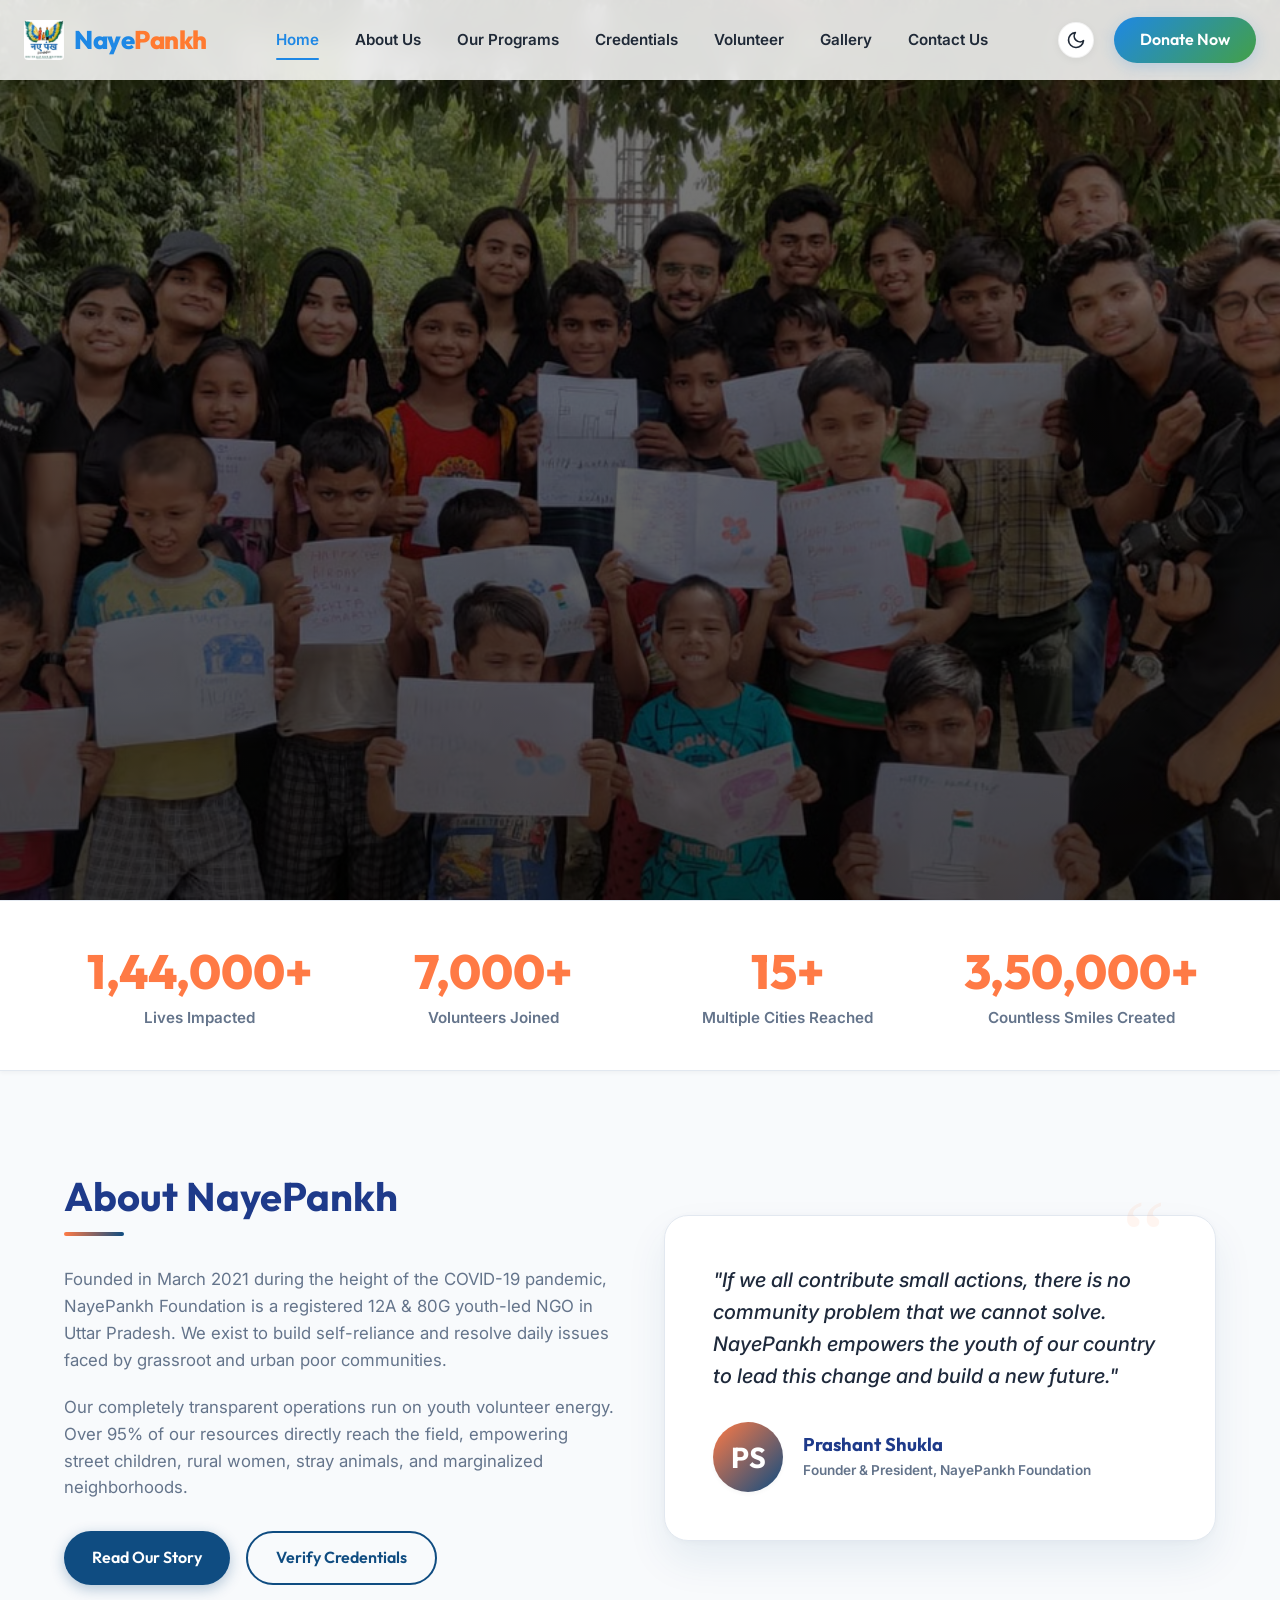
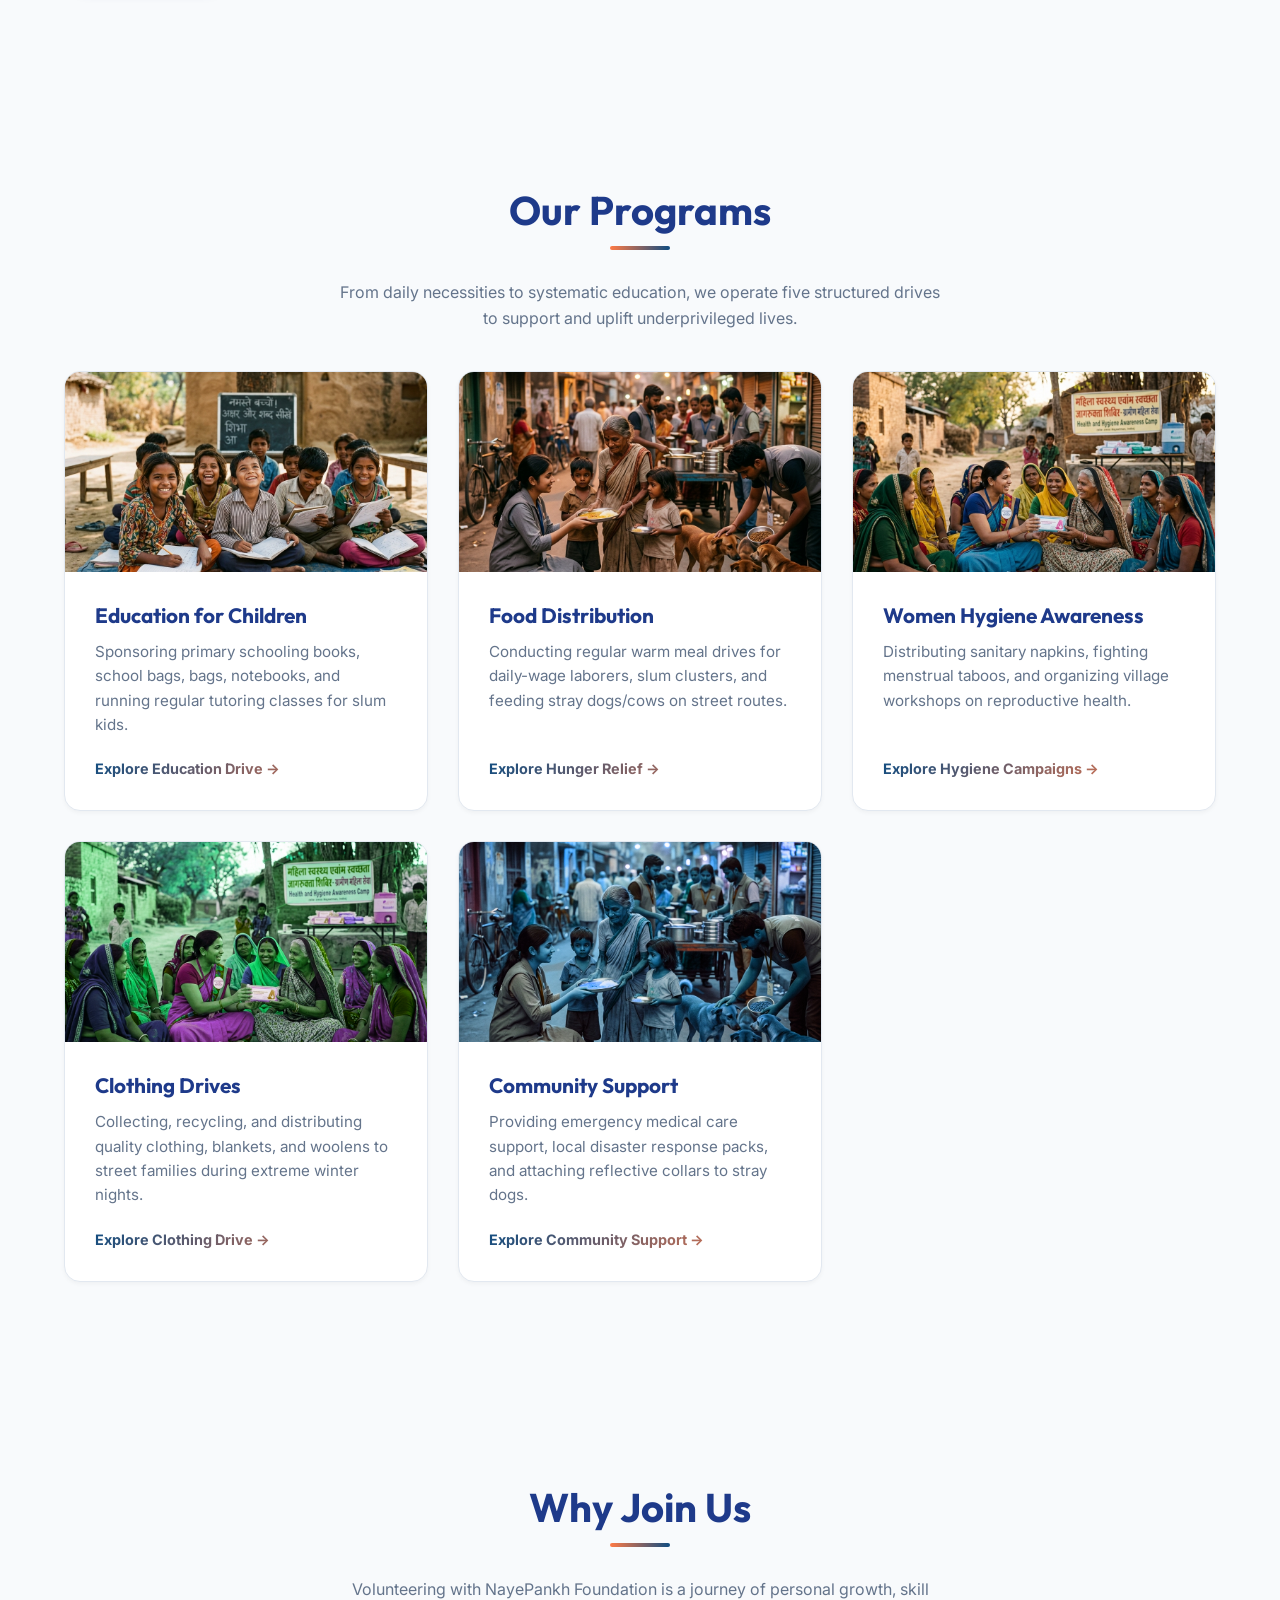
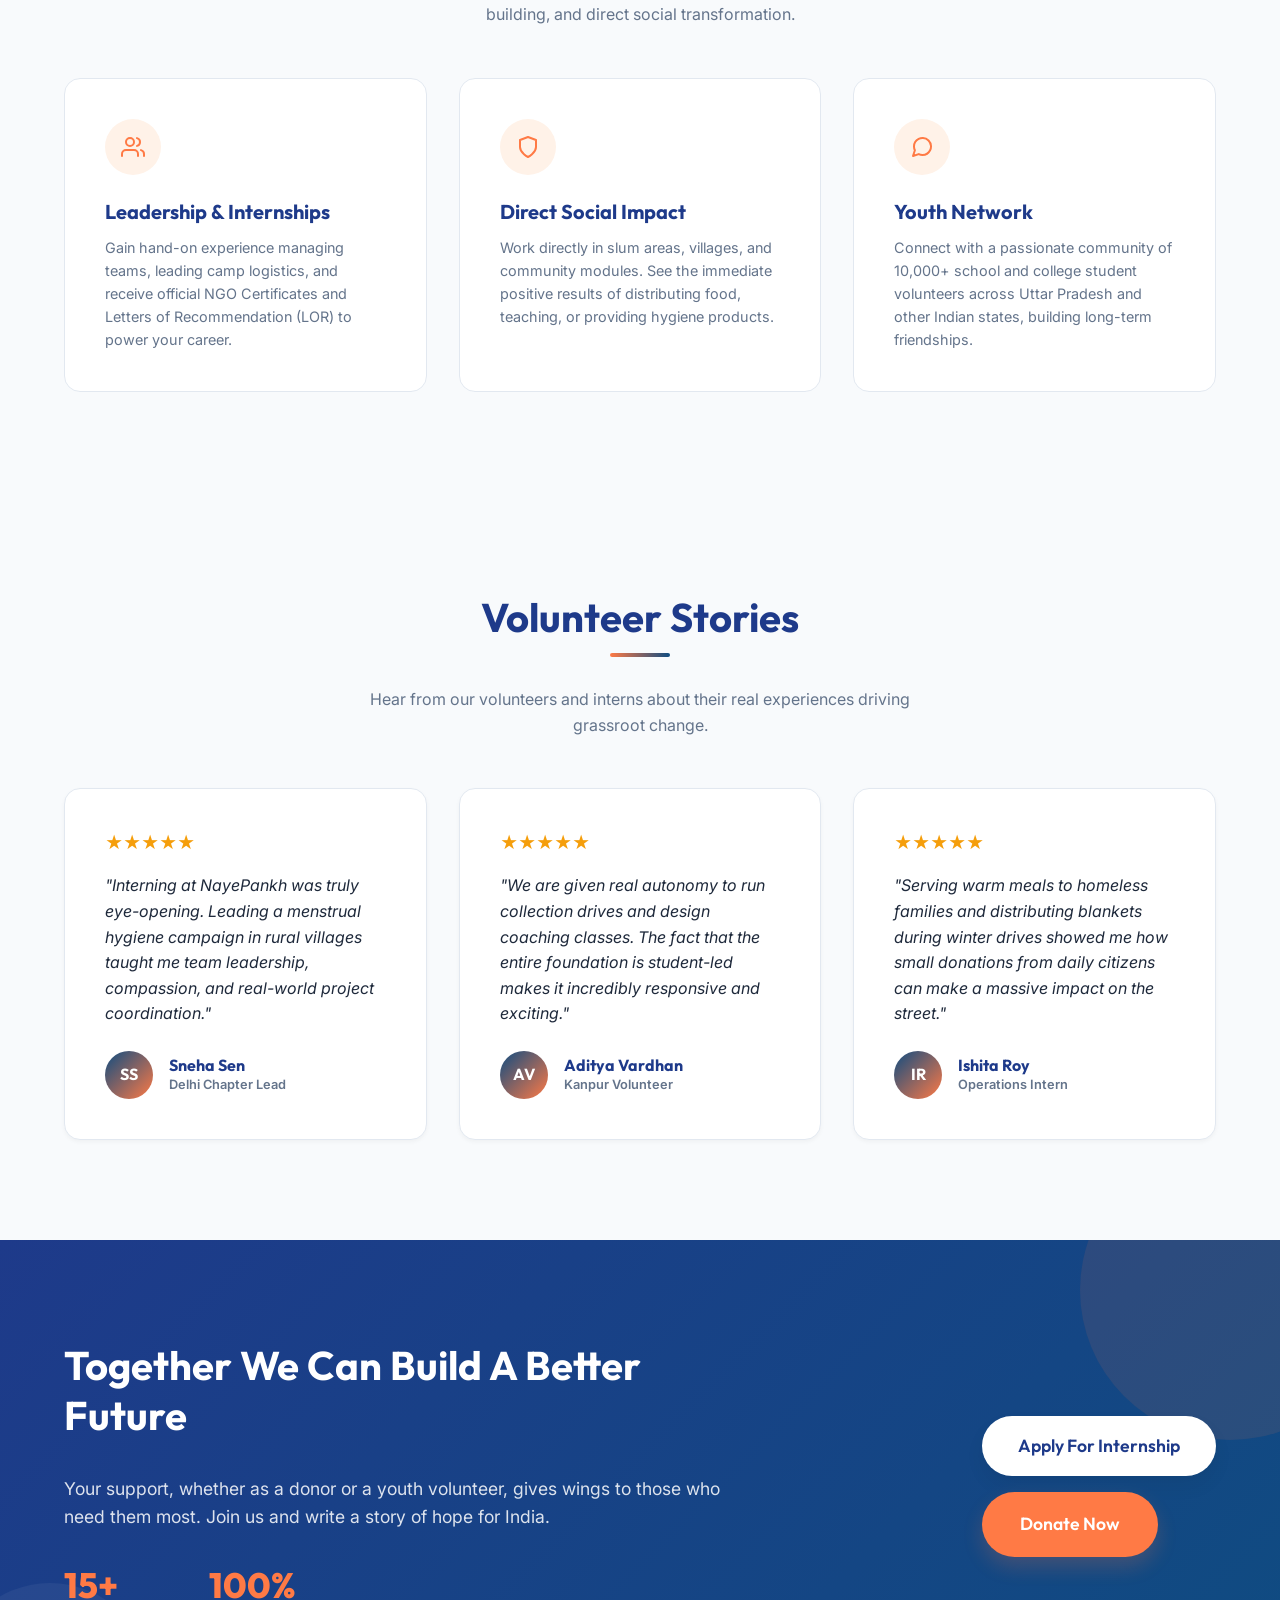
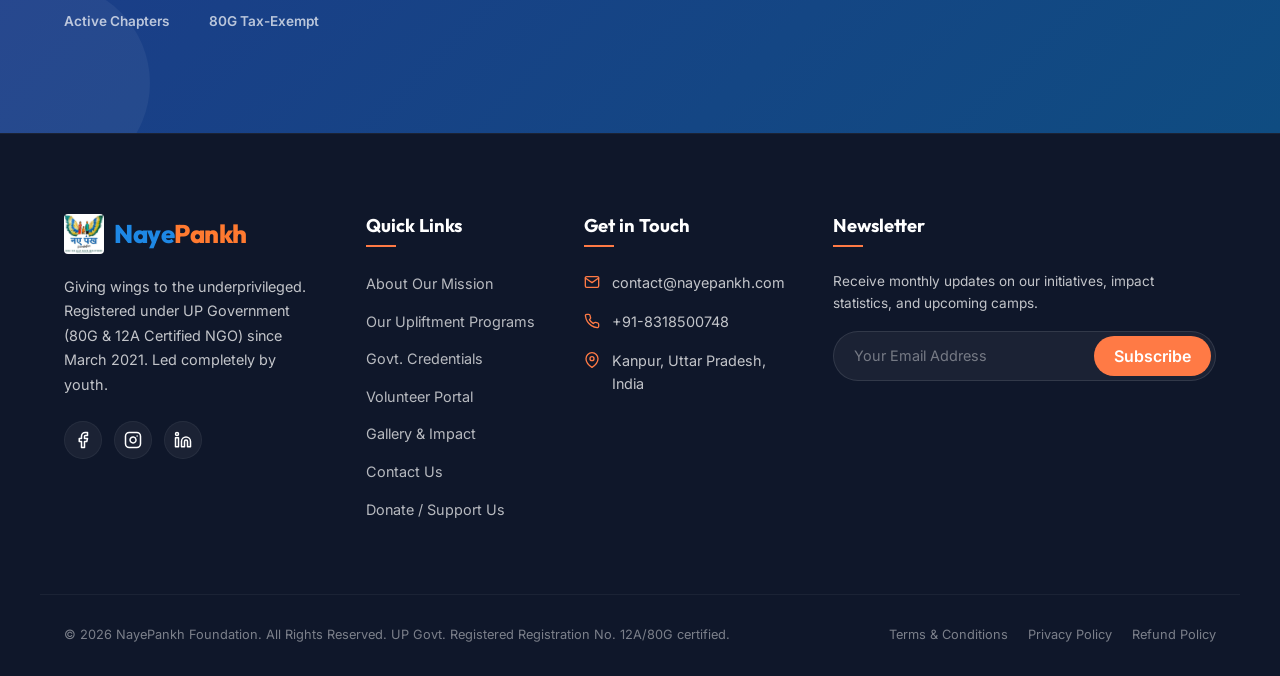
==== commit ca20d691: "fixing things" ====
--- a/index.html
+++ b/index.html
@@ -6,6 +6,15 @@
   <meta name="description" content="NayePankh Foundation is a UP Government registered NGO and one of the largest student-led organizations in India. Sponsoring child education, food distribution, women's menstrual hygiene, and clothing drives.">
   <title>NayePankh Foundation | UP Govt. Registered Youth NGO</title>
   <link rel="stylesheet" href="css/style.css">
+
+  <!-- SEO & Open Graph Tags -->
+  <meta property="og:title" content="NayePankh Foundation - Youth NGO">
+  <meta property="og:description" content="Support NayePankh Foundation. Donate to sponsor children's education, women's hygiene kits, and food relief.">
+  <meta property="og:image" content="https://nayepankh.vercel.app/assets/images/hero_children.png">
+  <meta property="og:url" content="https://nayepankh.vercel.app/">
+  <meta property="og:type" content="website">
+  <meta name="twitter:card" content="summary_large_image">
+  <meta name="keywords" content="NGO, Charity, Donation, India, Kanpur, Education, Food Relief">
 </head>
 <body>
 
@@ -16,11 +25,7 @@
     <div class="container navbar">
       <a href="index.html" class="logo" id="main-logo">
         <div class="logo-icon">
-          <svg xmlns="http://www.w3.org/2000/svg" width="22" height="22" viewBox="0 0 24 24" fill="none" stroke="currentColor" stroke-width="2.5" stroke-linecap="round" stroke-linejoin="round">
-            <path d="M20.37 8.91l-8.17-8.17a2.12 2.12 0 0 0-3 0l-8.17 8.17a2.12 2.12 0 0 0 0 3l8.17 8.17a2.12 2.12 0 0 0 3 0l8.17-8.17a2.12 2.12 0 0 0 0-3z"></path>
-            <path d="M12 2v20"></path>
-            <path d="M17 12H7"></path>
-          </svg>
+          <img loading="lazy" src="assets/images/logo.jpeg" alt="NayePankh Logo" style="width: 100%; height: 100%; object-fit: cover;">
         </div>
         <div class="logo-text">Naye<span>Pankh</span></div>
       </a>
@@ -54,41 +59,15 @@
   <!-- ==========================================
        HERO BANNER SECTION
        ========================================== -->
-  <section class="hero">
-    <div class="container grid-2">
-      <div class="hero-content reveal-left">
-        <div class="tagline">
-          <svg xmlns="http://www.w3.org/2000/svg" width="14" height="14" viewBox="0 0 24 24" fill="none" stroke="currentColor" stroke-width="3" stroke-linecap="round" stroke-linejoin="round" style="margin-right: 4px;">
-            <polygon points="12 2 15.09 8.26 22 9.27 17 14.14 18.18 21.02 12 17.77 5.82 21.02 7 14.14 2 9.27 8.91 8.26 12 2"></polygon>
-          </svg>
-          Badalte Bharat Ki Nayi Tasveer
-        </div>
-        <h1 id="hero-title">Giving <span class="text-gradient">Wings</span> to Dreams</h1>
-        <p class="hero-description" id="hero-desc">
-          NayePankh Foundation is a student-led NGO working to uplift underprivileged communities through education, food drives, hygiene awareness, clothing support, and social impact initiatives.
-        </p>
-        <div class="hero-btns">
-          <a href="donate.html" class="btn btn-accent" id="hero-cta-donate">Donate Now</a>
-          <a href="volunteer.html" class="btn btn-outline" id="hero-cta-volunteer">Become a Volunteer</a>
-        </div>
-      </div>
-      
-      <div class="hero-image-wrapper reveal-right">
-        <div class="hero-image-card">
-          <img src="assets/images/hero_children.png" alt="Happy underprivileged Indian children smiling under golden sunlight" id="hero-img">
-          
-          <div class="hero-badge" id="hero-badge-impact">
-            <div class="hero-badge-icon">
-              <svg xmlns="http://www.w3.org/2000/svg" width="24" height="24" viewBox="0 0 24 24" fill="none" stroke="currentColor" stroke-width="2.5" stroke-linecap="round" stroke-linejoin="round">
-                <path d="M12 22s8-4 8-10V5l-8-3-8 3v7c0 6 8 10 8 10z"></path>
-              </svg>
-            </div>
-            <div class="hero-badge-txt">
-              <h4>200,000+</h4>
-              <p>Lives Impacted Since 2021</p>
-            </div>
-          </div>
-        </div>
+  <section class="hero" style="background: linear-gradient(rgba(0, 0, 0, 0.5), rgba(0, 0, 0, 0.7)), url('assets/images/nayepankh_2.avif') center/cover; min-height: 100vh; display: flex; flex-direction: column; justify-content: center; color: white; padding-top: 80px;">
+    <div class="container reveal-fade">
+      <div style="max-width: 800px;">
+        <h4 style="font-size: 1rem; font-weight: 700; letter-spacing: 1px; margin-bottom: 20px; color: white;">UP GOVERNMENT, 80G & 12A Registered NGO</h4>
+        <h1 style="font-size: 4rem; font-weight: 800; line-height: 1.1; margin-bottom: 24px; text-shadow: 0 4px 12px rgba(0,0,0,0.3); color: white;">It's that easy to bring a Smile on Their Faces</h1>
+        <p style="font-size: 1.25rem; margin-bottom: 30px; font-weight: 500; text-shadow: 0 2px 8px rgba(0,0,0,0.5); line-height: 1.6;">
+          We don't ask for much, just help us with what you can - Be it Money, Skill or Your Time
+        </p>
+        <a href="donate.html" class="btn btn-primary pulse" style="padding: 16px 36px; font-size: 1.1rem; background-color: white; color: var(--primary-dark);">Donate Now</a>
       </div>
     </div>
   </section>
@@ -166,7 +145,7 @@
         <!-- Card 1: Education -->
         <div class="program-mini-card reveal delay-100">
           <div class="program-mini-img">
-            <img src="assets/images/education_drive.png" alt="Children studying in an open community library classroom">
+            <img loading="lazy" src="assets/images/education_drive.png" alt="Children studying in an open community library classroom">
           </div>
           <div class="program-mini-content">
             <h3>Education for Children</h3>
@@ -178,7 +157,7 @@
         <!-- Card 2: Food Distribution -->
         <div class="program-mini-card reveal delay-200">
           <div class="program-mini-img">
-            <img src="assets/images/food_drive.png" alt="Volunteers serving warm meals to children in a community center">
+            <img loading="lazy" src="assets/images/food_drive.png" alt="Volunteers serving warm meals to children in a community center">
           </div>
           <div class="program-mini-content">
             <h3>Food Distribution</h3>
@@ -190,7 +169,7 @@
         <!-- Card 3: Women Hygiene -->
         <div class="program-mini-card reveal delay-300">
           <div class="program-mini-img">
-            <img src="assets/images/hygiene_drive.png" alt="Hygiene kit and sanitary pad distribution camp for rural women">
+            <img loading="lazy" src="assets/images/hygiene_drive.png" alt="Hygiene kit and sanitary pad distribution camp for rural women">
           </div>
           <div class="program-mini-content">
             <h3>Women Hygiene Awareness</h3>
@@ -202,7 +181,7 @@
         <!-- Card 4: Clothing Drives -->
         <div class="program-mini-card reveal delay-400">
           <div class="program-mini-img">
-            <img src="assets/images/hygiene_drive.png" alt="Volunteers distributing blankets and winter clothing packages" style="filter: hue-rotate(90deg);">
+            <img loading="lazy" src="assets/images/hygiene_drive.png" alt="Volunteers distributing blankets and winter clothing packages" style="filter: hue-rotate(90deg);">
           </div>
           <div class="program-mini-content">
             <h3>Clothing Drives</h3>
@@ -214,7 +193,7 @@
         <!-- Card 5: Community Support -->
         <div class="program-mini-card reveal delay-500">
           <div class="program-mini-img">
-            <img src="assets/images/food_drive.png" alt="Stray animal safety campaign with reflective collars" style="filter: hue-rotate(180deg);">
+            <img loading="lazy" src="assets/images/food_drive.png" alt="Stray animal safety campaign with reflective collars" style="filter: hue-rotate(180deg);">
           </div>
           <div class="program-mini-content">
             <h3>Community Support</h3>
@@ -371,11 +350,7 @@
       <div class="footer-col footer-about">
         <a href="index.html" class="logo" style="color: white; margin-bottom: 20px;">
           <div class="logo-icon">
-            <svg xmlns="http://www.w3.org/2000/svg" width="22" height="22" viewBox="0 0 24 24" fill="none" stroke="currentColor" stroke-width="2.5" stroke-linecap="round" stroke-linejoin="round">
-              <path d="M20.37 8.91l-8.17-8.17a2.12 2.12 0 0 0-3 0l-8.17 8.17a2.12 2.12 0 0 0 0 3l8.17 8.17a2.12 2.12 0 0 0 3 0l8.17-8.17a2.12 2.12 0 0 0 0-3z"></path>
-              <path d="M12 2v20"></path>
-              <path d="M17 12H7"></path>
-            </svg>
+            <img loading="lazy" src="assets/images/logo.jpeg" alt="NayePankh Logo" style="width: 100%; height: 100%; object-fit: cover;">
           </div>
           <div class="logo-text">Naye<span>Pankh</span></div>
         </a>
--- a/css/style.css
+++ b/css/style.css
@@ -276,33 +276,50 @@
 }
 
 /* ==========================================
-   HEADER & FLOATING NAVBAR
+   HEADER & FLOATING NAVBAR (MODERN NGO REDESIGN)
    ========================================== */
+@keyframes slideDown {
+  from { transform: translateY(-100%); }
+  to { transform: translateY(0); }
+}
+
 .navbar-wrapper {
   position: fixed;
   top: 0;
   left: 0;
   width: 100%;
+  height: 80px;
   z-index: 1000;
-  padding: 20px 0;
-  transition: padding var(--transition-normal), background-color var(--transition-normal);
+  display: flex;
+  align-items: center;
+  justify-content: center;
+  background: rgba(255, 255, 255, 0.85);
+  backdrop-filter: blur(10px);
+  -webkit-backdrop-filter: blur(10px);
+  box-shadow: 0 4px 10px rgba(0,0,0,0.03);
+  transition: background-color 0.3s ease, box-shadow 0.3s ease;
+  animation: slideDown 0.6s cubic-bezier(0.16, 1, 0.3, 1) forwards;
 }
 
 .navbar-wrapper.scrolled {
-  padding: 12px 0;
-  background-color: rgba(255, 255, 255, 0.85);
-  backdrop-filter: blur(20px);
-  -webkit-backdrop-filter: blur(20px);
-  border-bottom: 1px solid rgba(226, 232, 240, 0.8);
-  box-shadow: var(--shadow-sm);
+  background: rgba(255, 255, 255, 0.92);
+  box-shadow: 0 8px 30px rgba(0,0,0,0.08);
+}
+
+[data-theme="dark"] .navbar-wrapper {
+  background: rgba(15, 23, 42, 0.85);
+  border-bottom: 1px solid rgba(255,255,255,0.05);
 }
 
 [data-theme="dark"] .navbar-wrapper.scrolled {
-  background-color: rgba(11, 15, 25, 0.85);
-  border-bottom: 1px solid rgba(30, 41, 59, 0.8);
+  background: rgba(15, 23, 42, 0.95);
+  box-shadow: 0 8px 30px rgba(0,0,0,0.4);
 }
 
 .navbar {
+  width: 100%;
+  max-width: 1400px;
+  padding: 0 24px;
   display: flex;
   justify-content: space-between;
   align-items: center;
@@ -313,125 +330,193 @@
   display: flex;
   align-items: center;
   gap: 10px;
+  transition: transform 0.3s cubic-bezier(0.16, 1, 0.3, 1);
+}
+.logo:hover {
+  transform: scale(1.02);
+}
+.logo-icon {
+  width: 40px;
+  height: 40px;
+  border-radius: 4px;
+  overflow: hidden;
+  display: flex;
+  align-items: center;
+  justify-content: center;
+}
+.logo-text {
   font-family: var(--font-title);
   font-weight: 800;
-  font-size: 1.5rem;
-  color: var(--primary-dark);
-}
-.logo-icon {
-  width: 42px;
-  height: 42px;
-  background: linear-gradient(135deg, var(--accent), var(--primary));
-  border-radius: var(--radius-sm);
-  display: flex;
-  align-items: center;
-  justify-content: center;
-  color: white;
-  box-shadow: var(--shadow-sm);
-  font-size: 1.3rem;
-  font-weight: 800;
-  position: relative;
-  overflow: hidden;
-}
-.logo-icon::after {
-  content: '';
-  position: absolute;
-  top: -50%;
-  left: -50%;
-  width: 200%;
-  height: 200%;
-  background: linear-gradient(45deg, transparent, rgba(255, 255, 255, 0.3), transparent);
-  transform: rotate(45deg);
-  transition: transform var(--transition-slow);
-}
-.logo:hover .logo-icon::after {
-  transform: translate(50%, 50%) rotate(45deg);
-}
-
+  font-size: 1.6rem;
+  color: #1E88E5; /* Hope Blue */
+  letter-spacing: -0.5px;
+}
 .logo-text span {
-  color: var(--accent);
+  color: #FF7A30; /* Warm Orange */
 }
 
 /* Nav Links */
 .nav-menu {
   display: flex;
   list-style: none;
-  gap: 32px;
+  gap: 36px;
   align-items: center;
 }
 
 .nav-link {
-  font-weight: 500;
+  font-weight: 600;
   font-size: 0.95rem;
-  color: var(--text-main);
+  color: #1F2937;
   position: relative;
-  padding: 6px 0;
+  padding: 8px 0;
+  transition: color 0.3s ease, transform 0.3s ease;
+  display: inline-block;
+}
+.nav-link:hover {
+  color: #1E88E5;
+  transform: translateY(-2px);
 }
 .nav-link::after {
   content: '';
   position: absolute;
   bottom: 0;
-  left: 0;
+  left: 50%;
   width: 0;
   height: 2px;
-  background-color: var(--accent);
-  border-radius: var(--radius-round);
-  transition: width var(--transition-normal);
+  background-color: #1E88E5;
+  transition: width 0.3s cubic-bezier(0.16, 1, 0.3, 1), left 0.3s cubic-bezier(0.16, 1, 0.3, 1);
+  border-radius: 2px;
 }
 .nav-link:hover::after,
 .nav-link.active::after {
   width: 100%;
+  left: 0;
 }
 .nav-link.active {
-  color: var(--accent);
-  font-weight: 600;
+  color: #1E88E5;
+}
+
+[data-theme="dark"] .nav-link {
+  color: #E2E8F0;
+}
+[data-theme="dark"] .nav-link:hover,
+[data-theme="dark"] .nav-link.active {
+  color: #3B82F6;
 }
 
 /* Actions in Nav */
 .nav-actions {
   display: flex;
   align-items: center;
-  gap: 16px;
+  gap: 20px;
+}
+
+/* Specific styling for Navbar Donate Button */
+#btn-donate-nav {
+  background: linear-gradient(135deg, #1E88E5, #43A047);
+  color: #FFFFFF;
+  border-radius: 50px;
+  font-weight: 600;
+  padding: 10px 26px;
+  transition: all 0.3s cubic-bezier(0.16, 1, 0.3, 1);
+  box-shadow: 0 4px 15px rgba(30, 136, 229, 0.2);
+  border: none;
+}
+#btn-donate-nav:hover {
+  transform: scale(1.03);
+  box-shadow: 0 8px 25px rgba(30, 136, 229, 0.4);
+  background: linear-gradient(135deg, #1E88E5, #43A047);
+  color: #FFFFFF;
 }
 
 /* Theme Switcher Toggle */
 .theme-toggle {
-  width: 40px;
-  height: 40px;
-  border-radius: var(--radius-round);
-  background-color: var(--border-color);
-  color: var(--text-main);
+  width: 36px;
+  height: 36px;
+  border-radius: 50%;
+  background-color: #FFFFFF;
+  color: #1F2937;
   cursor: pointer;
   display: flex;
   align-items: center;
   justify-content: center;
-  transition: all var(--transition-normal);
+  transition: all 0.3s ease;
+  border: 1px solid rgba(0,0,0,0.05);
+  box-shadow: 0 2px 8px rgba(0,0,0,0.05);
 }
 .theme-toggle:hover {
-  background-color: var(--primary-light);
-  color: white;
+  transform: translateY(-2px);
+  box-shadow: 0 4px 12px rgba(0,0,0,0.1);
+}
+[data-theme="dark"] .theme-toggle {
+  background: #1E293B;
+  color: #F8FAFC;
+  border-color: rgba(255,255,255,0.05);
 }
 
 /* Mobile Toggle Hamburger */
 .hamburger {
   display: none;
   flex-direction: column;
-  gap: 6px;
+  gap: 5px;
   cursor: pointer;
   padding: 5px;
-  z-index: 1001;
+  z-index: 1002;
 }
 .hamburger span {
   display: block;
-  width: 25px;
-  height: 3px;
-  background-color: var(--primary-dark);
-  border-radius: 3px;
-  transition: all var(--transition-normal);
-}
-
+  width: 24px;
+  height: 2px;
+  background-color: #1F2937;
+  border-radius: 2px;
+  transition: all 0.3s cubic-bezier(0.16, 1, 0.3, 1);
+}
 [data-theme="dark"] .hamburger span {
-  background-color: white;
+  background-color: #F8FAFC;
+}
+
+@media (max-width: 992px) {
+  .nav-menu {
+    position: fixed;
+    top: 0;
+    right: -100%;
+    width: 300px;
+    height: 100vh;
+    background: rgba(255, 255, 255, 0.98);
+    backdrop-filter: blur(15px);
+    -webkit-backdrop-filter: blur(15px);
+    flex-direction: column;
+    justify-content: center;
+    gap: 30px;
+    padding: 40px;
+    box-shadow: -10px 0 30px rgba(0,0,0,0.1);
+    transition: right 0.4s cubic-bezier(0.16, 1, 0.3, 1);
+    z-index: 1001;
+  }
+  .nav-menu.active {
+    right: 0;
+  }
+  [data-theme="dark"] .nav-menu {
+    background: rgba(15, 23, 42, 0.98);
+  }
+  .nav-link {
+    font-size: 1.25rem;
+    padding: 10px 0;
+    width: 100%;
+    text-align: center;
+  }
+  .hamburger {
+    display: flex;
+  }
+  .hamburger.active span:nth-child(1) {
+    transform: translateY(7px) rotate(45deg);
+  }
+  .hamburger.active span:nth-child(2) {
+    opacity: 0;
+  }
+  .hamburger.active span:nth-child(3) {
+    transform: translateY(-7px) rotate(-45deg);
+  }
 }
 
 /* ==========================================
@@ -2666,4 +2751,73 @@
 }
 
 
-
+/* ==========================================
+   PREMIUM NGO ANIMATIONS
+   ========================================== */
+
+/* Smooth Navigation Scrolling */
+html {
+  scroll-behavior: smooth;
+}
+
+/* Page Load Animation (Framer Motion style) */
+@keyframes pageFadeIn {
+  from { opacity: 0; transform: translateY(15px); }
+  to { opacity: 1; transform: translateY(0); }
+}
+body {
+  animation: pageFadeIn 0.8s cubic-bezier(0.16, 1, 0.3, 1) forwards;
+}
+
+/* Fade-Up Scroll Reveal */
+.reveal {
+  opacity: 0;
+  transform: translateY(30px);
+  transition: opacity 0.8s cubic-bezier(0.16, 1, 0.3, 1), transform 0.8s cubic-bezier(0.16, 1, 0.3, 1);
+}
+.reveal.active {
+  opacity: 1;
+  transform: translateY(0);
+}
+
+/* Staggered Delays */
+.delay-100 { transition-delay: 100ms; }
+.delay-200 { transition-delay: 200ms; }
+.delay-300 { transition-delay: 300ms; }
+.delay-400 { transition-delay: 400ms; }
+
+/* Floating NGO Illustrations */
+.floating {
+  animation: float 6s ease-in-out infinite;
+}
+@keyframes float {
+  0% { transform: translateY(0px); }
+  50% { transform: translateY(-15px); }
+  100% { transform: translateY(0px); }
+}
+
+/* Premium Hover Lift Effects */
+.card, .stat-card, .founder-card, .gallery-item {
+  transition: transform 0.4s cubic-bezier(0.16, 1, 0.3, 1), box-shadow 0.4s cubic-bezier(0.16, 1, 0.3, 1);
+}
+.card:hover, .stat-card:hover, .founder-card:hover {
+  transform: translateY(-8px);
+  box-shadow: 0 20px 40px rgba(0,0,0,0.08);
+}
+
+/* Parallax Hero Effect */
+.page-hero, .hero {
+  background-attachment: fixed;
+  background-position: center;
+  background-size: cover;
+}
+
+/* Subtle CTA Pulse */
+.pulse {
+  animation: subtlePulse 3s infinite;
+}
+@keyframes subtlePulse {
+  0% { box-shadow: 0 0 0 0 rgba(16, 185, 129, 0.4); }
+  50% { box-shadow: 0 0 0 10px rgba(16, 185, 129, 0); }
+  100% { box-shadow: 0 0 0 0 rgba(16, 185, 129, 0); }
+}
